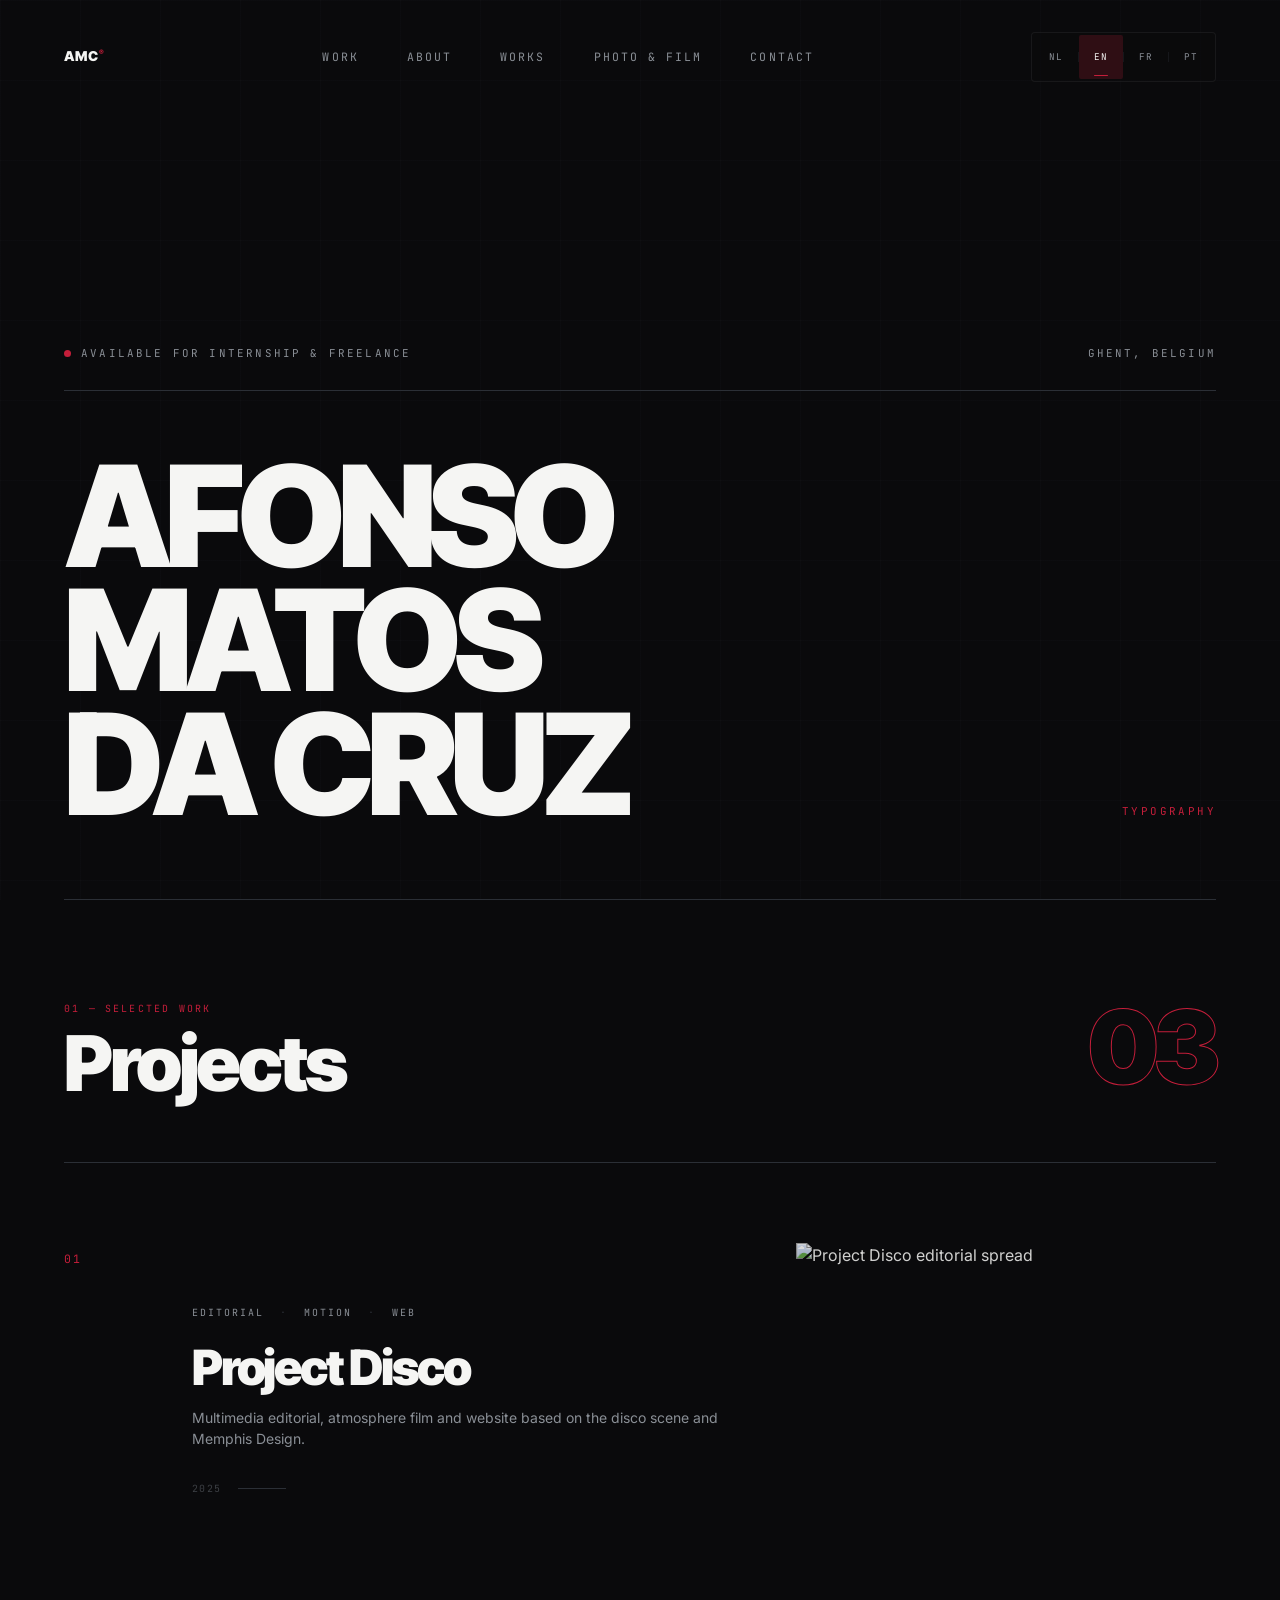
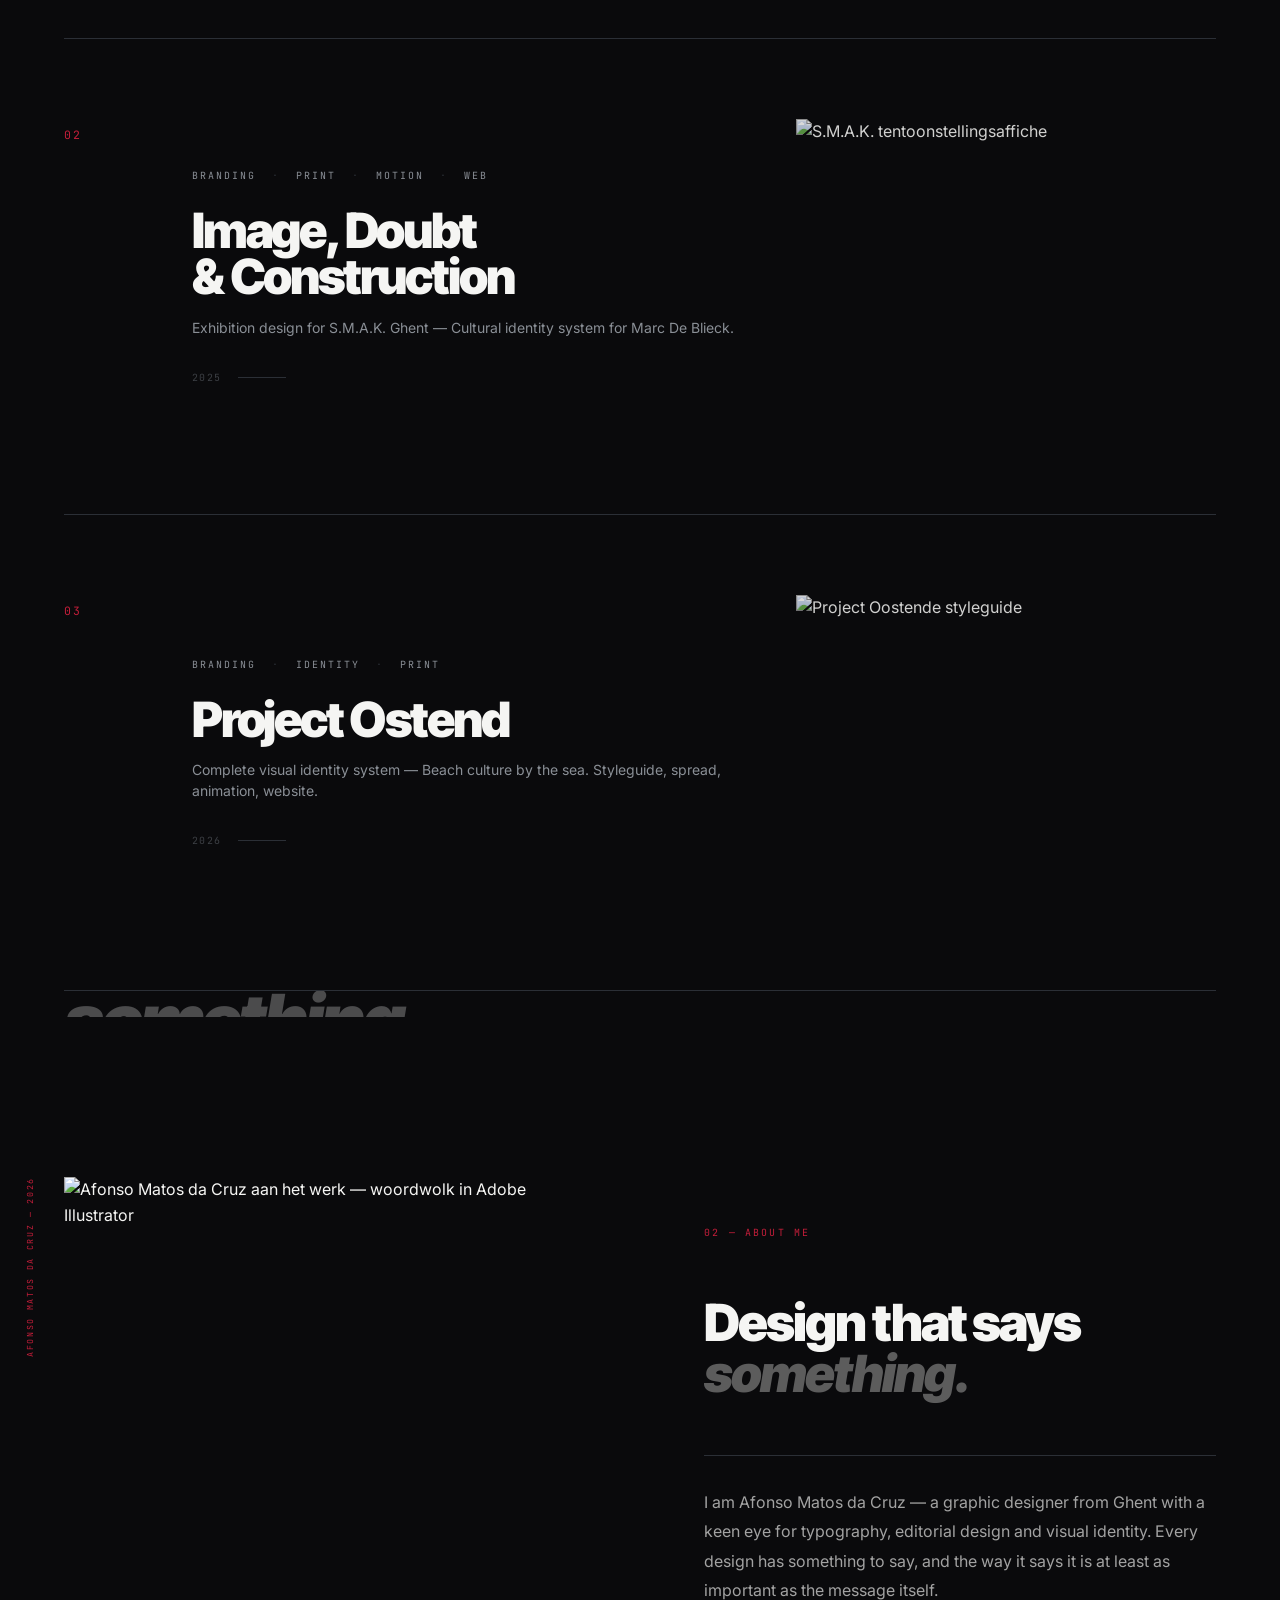
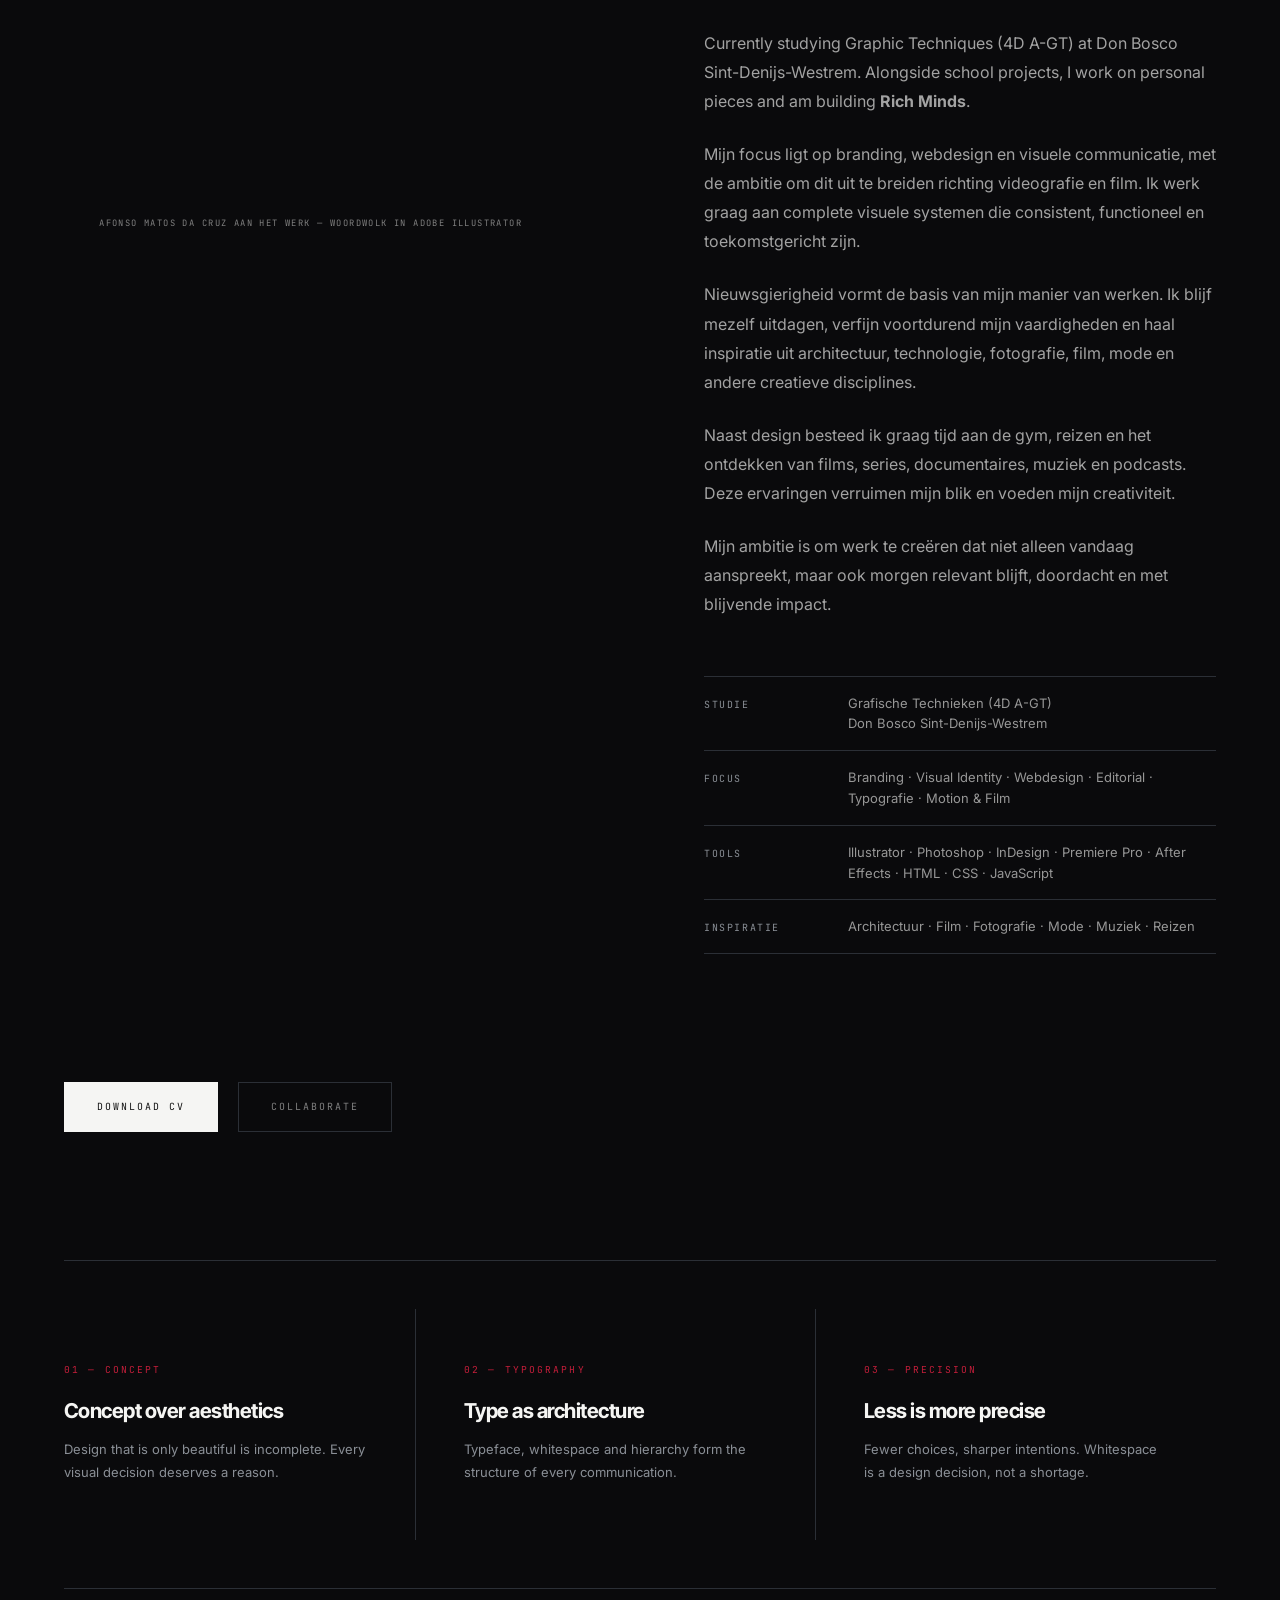
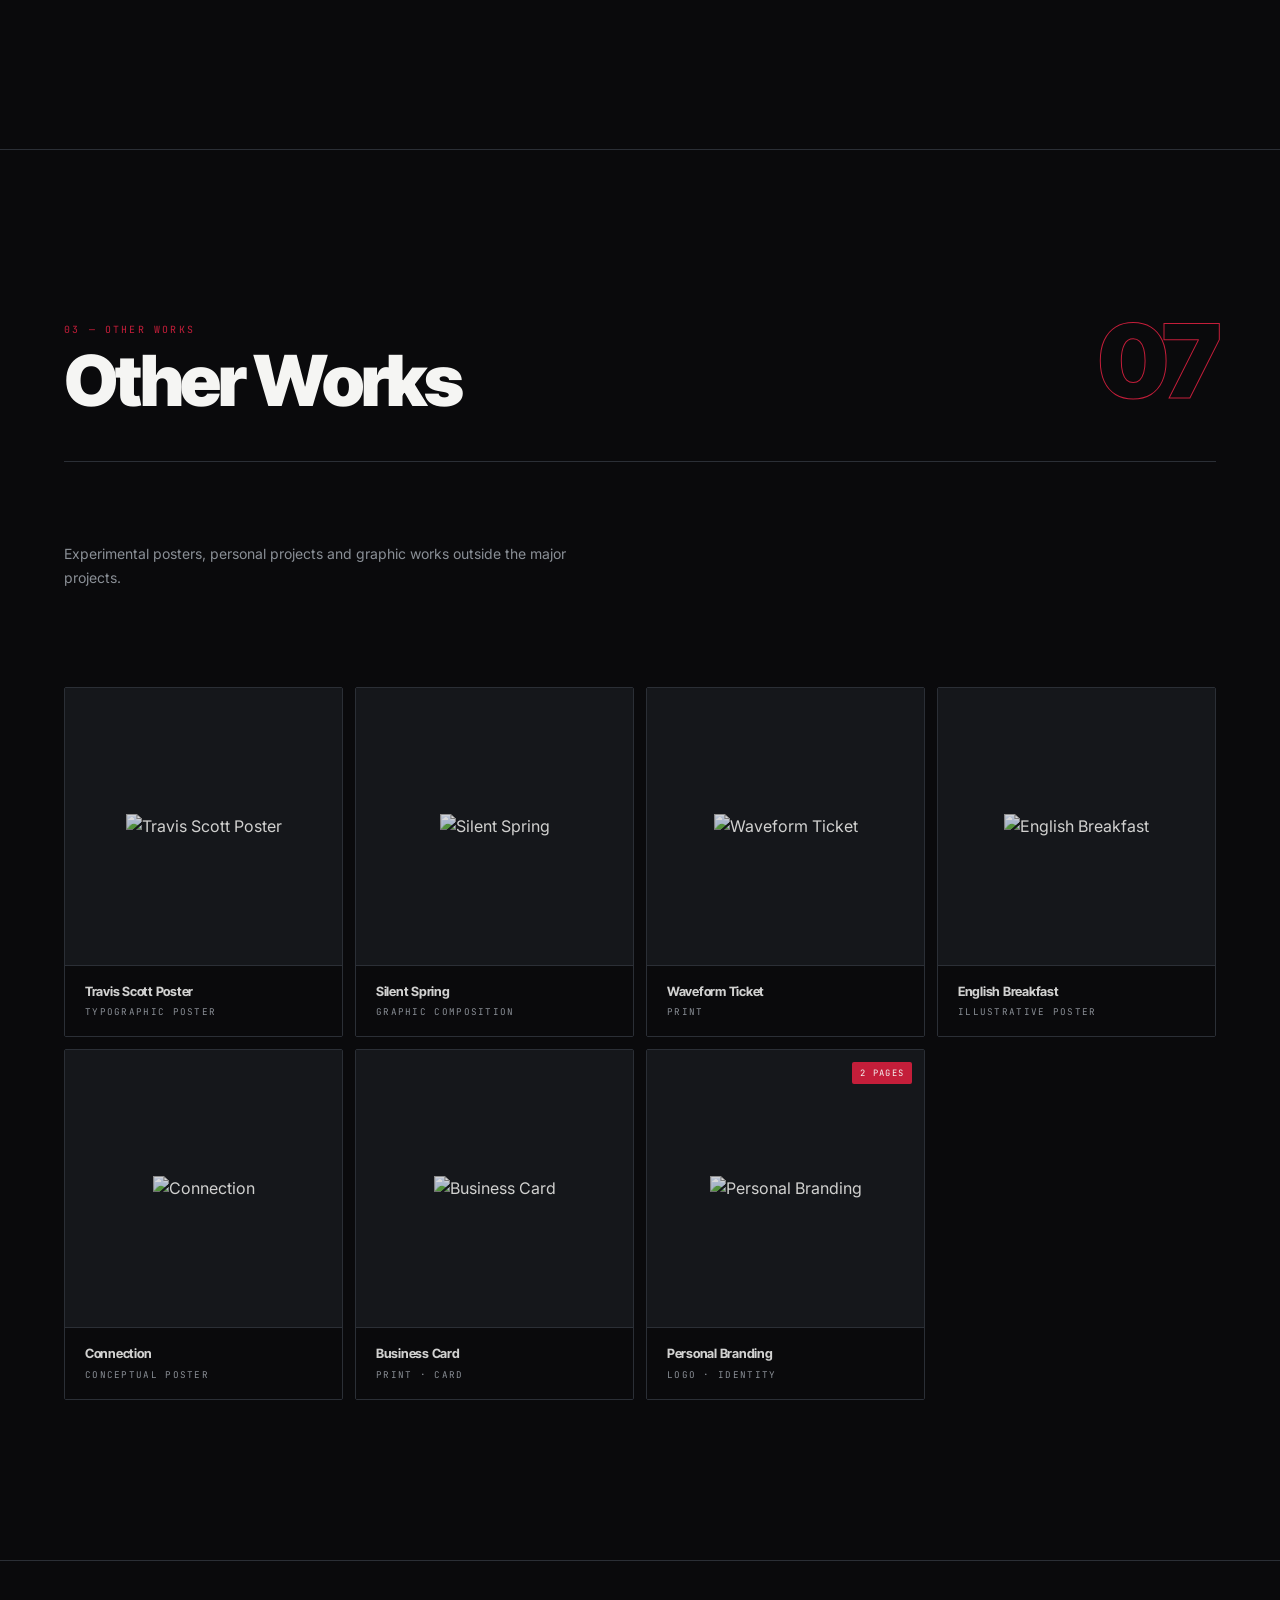
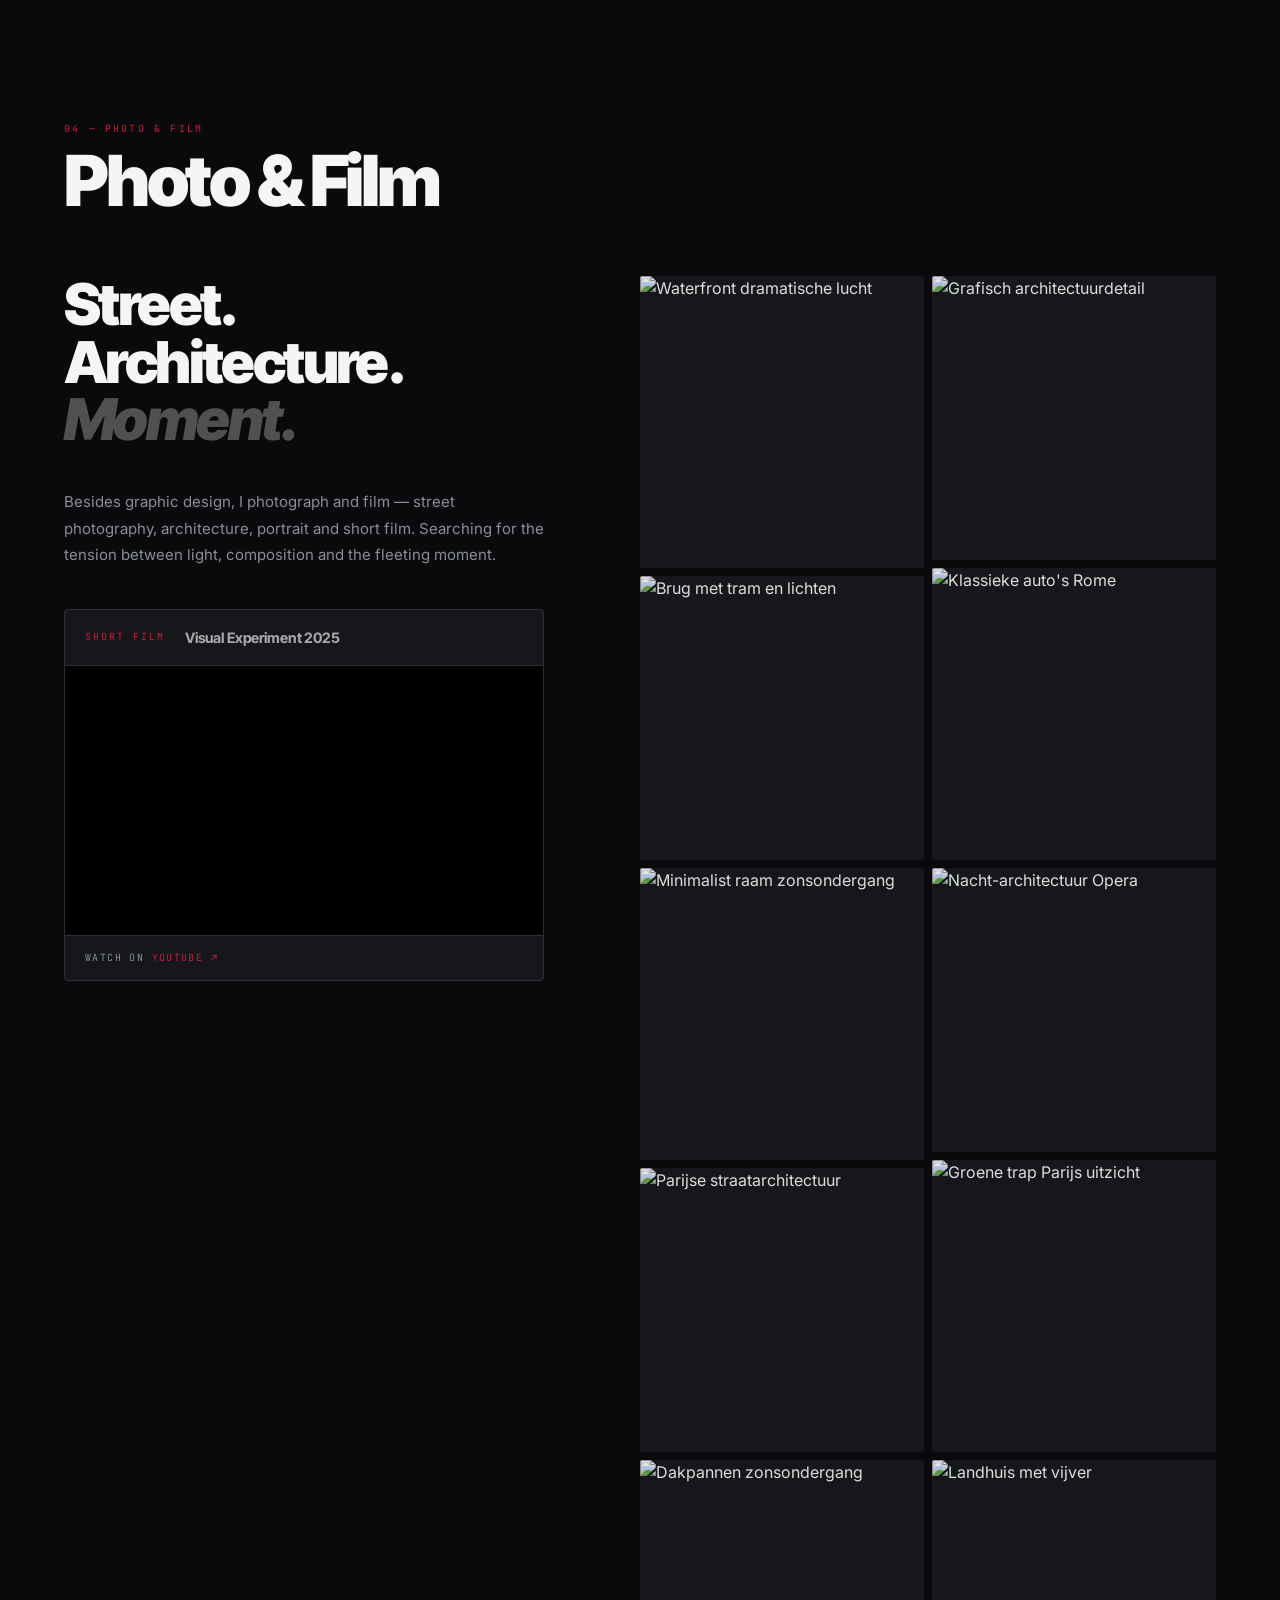
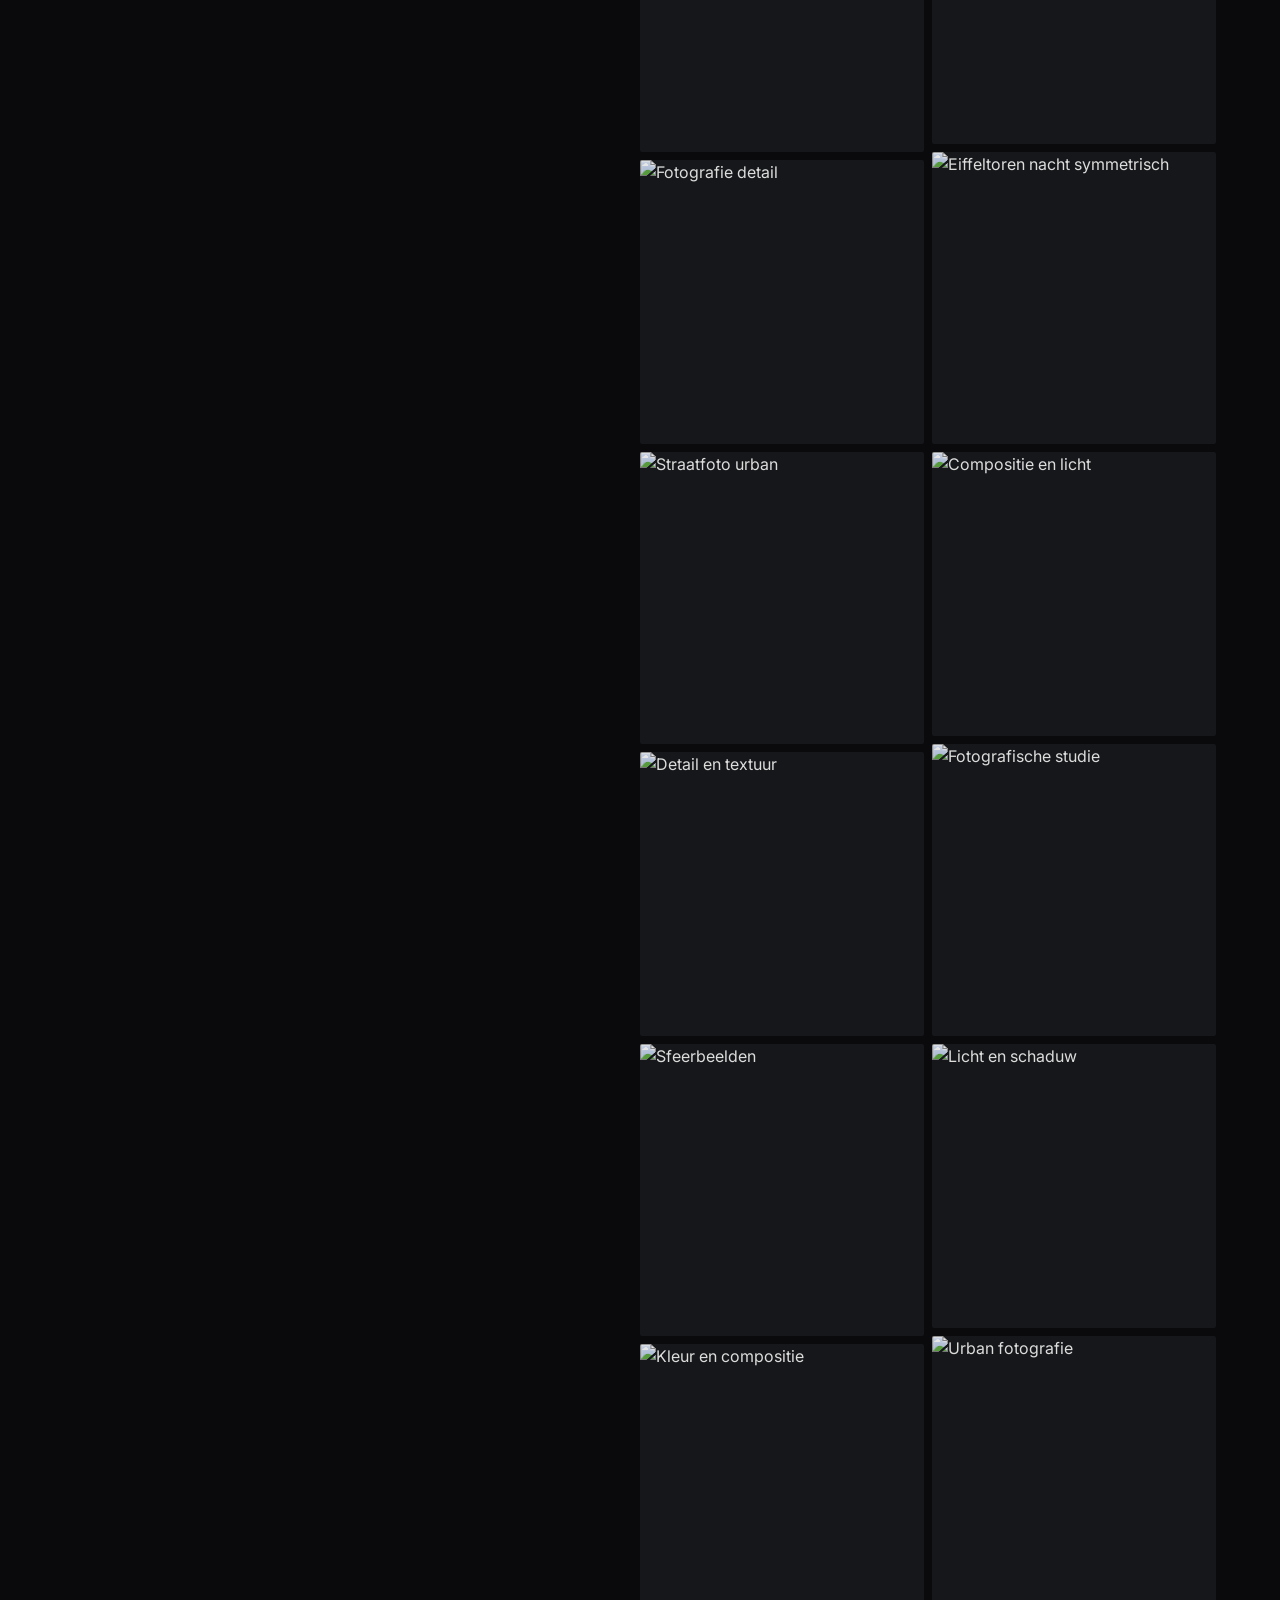
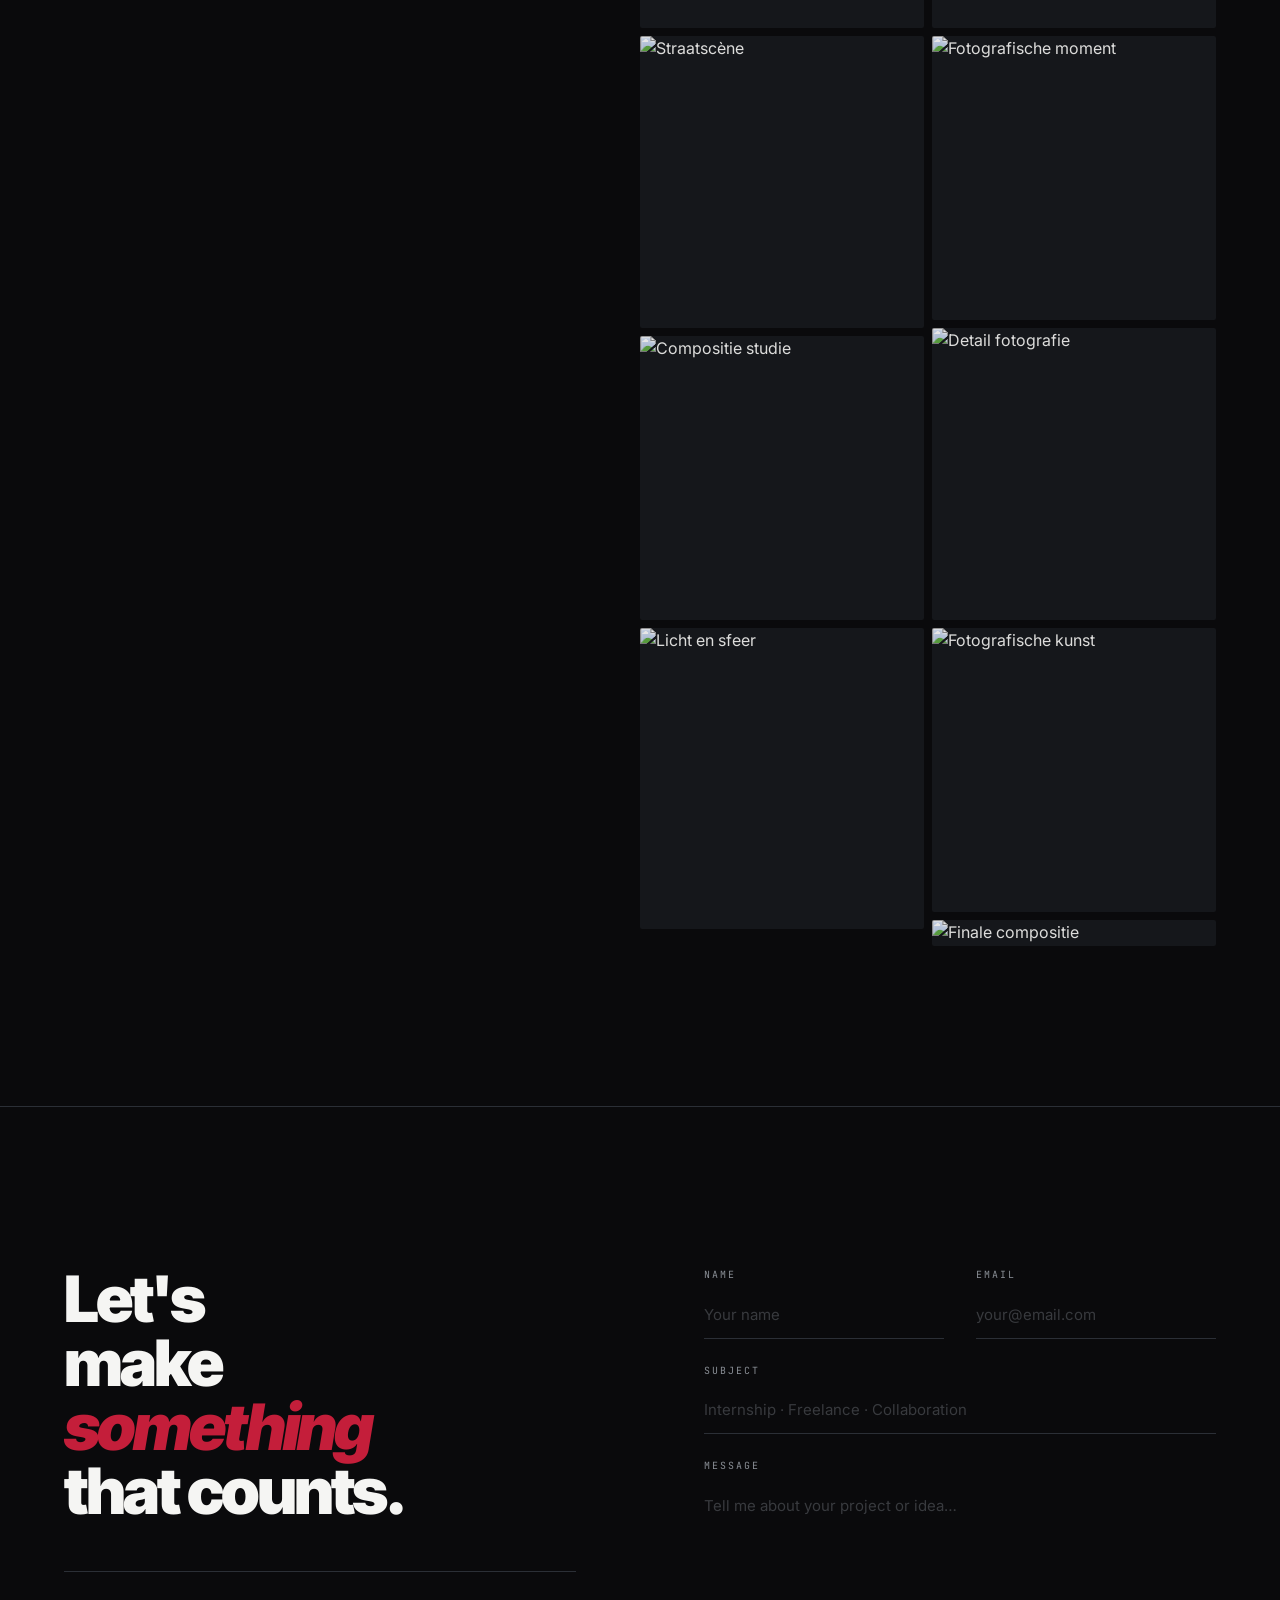
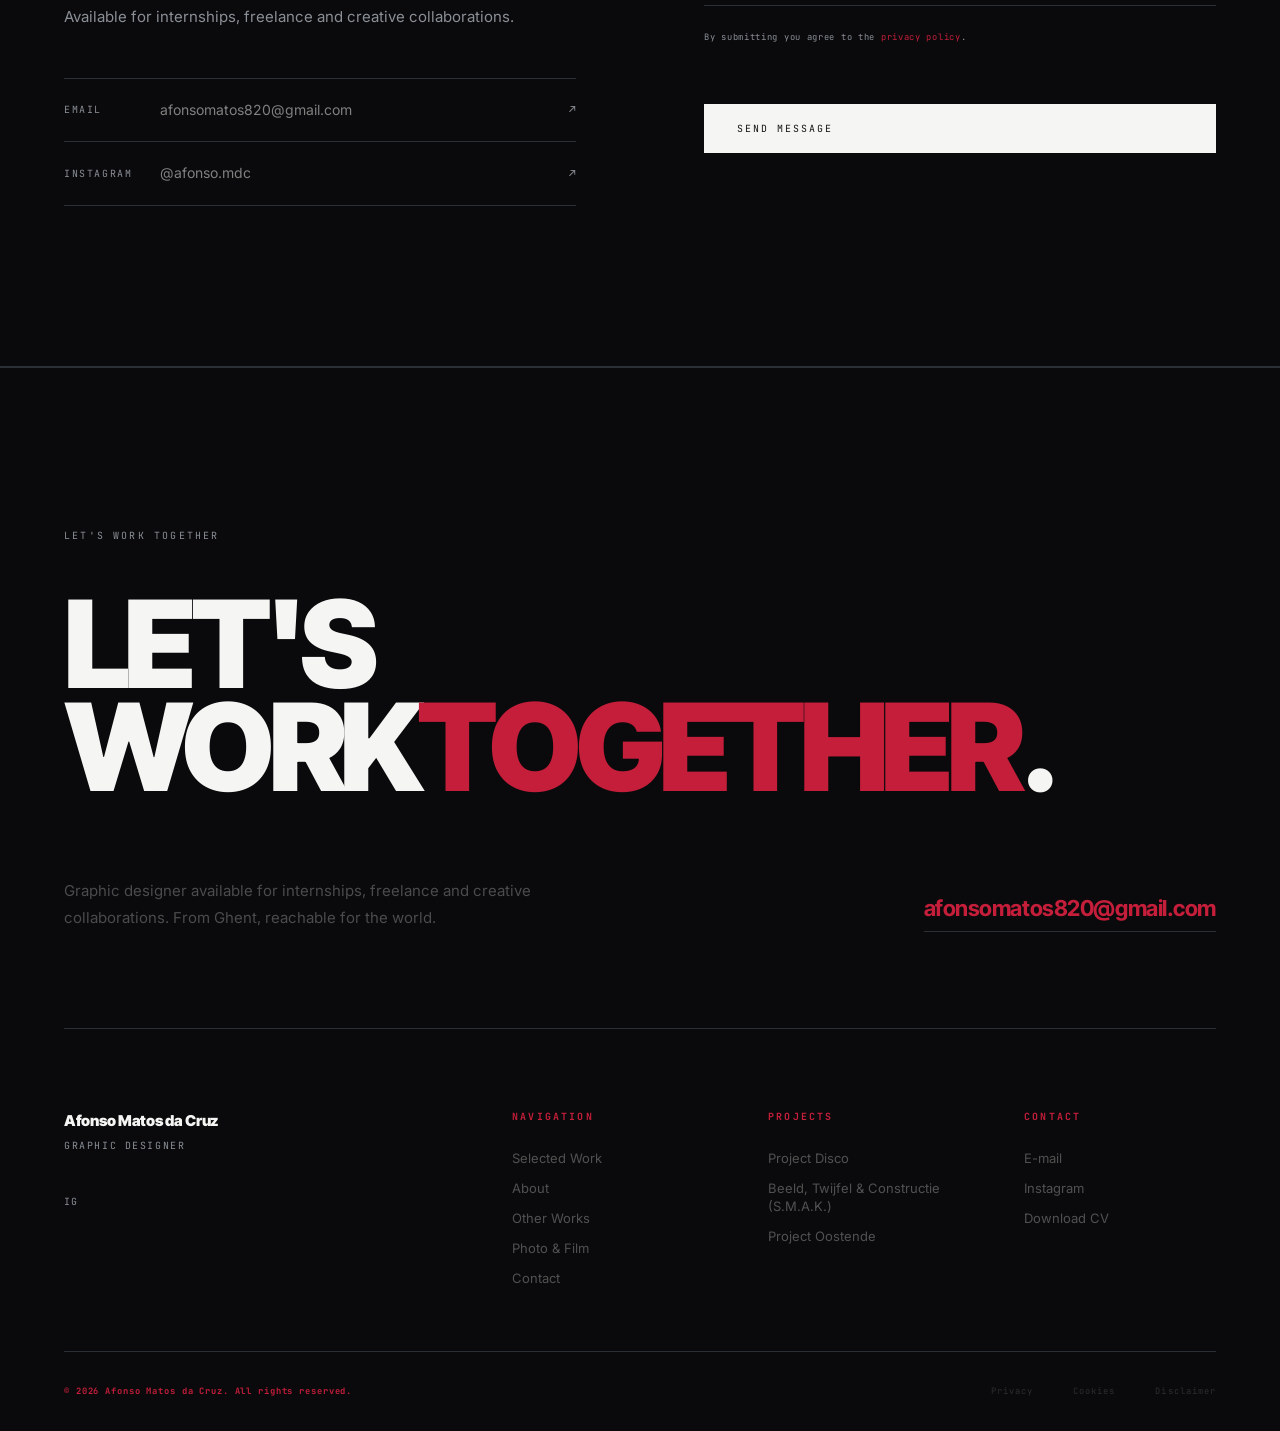
==== index.html @ d072f492 "Added thank-you.html" ====
<!DOCTYPE html>
<html lang="nl" dir="ltr">
<head>
  <meta charset="UTF-8">
  <meta name="viewport" content="width=device-width, initial-scale=1.0">

  <!-- Primary Meta -->
  <title data-i18n="meta.title">Afonso Matos da Cruz — Grafisch Ontwerper · Gent</title>
  <meta name="description" content="Afonso Matos da Cruz — grafisch ontwerper student. Gevestigd in Gent, België.">
  <meta name="author" content="Afonso Matos da Cruz">
  <meta name="robots" content="index, follow">
  <meta name="theme-color" content="#0A0A0C">
  <link rel="canonical" href="https://afonsomatosdacruz.vercel.app/">

  <!-- Open Graph -->
  <meta property="og:type" content="website">
  <meta property="og:site_name" content="Afonso Matos da Cruz">
  <meta property="og:url" content="https://afonsomatosdacruz.vercel.app/">
  <meta property="og:title" content="Afonso Matos da Cruz — Grafisch Ontwerper · Gent">
  <meta property="og:description" content="Editorial design, typografie en branding vanuit Gent, België. Beschikbaar voor studentenjob en freelance.">
  <meta property="og:image" content="https://afonsomatosdacruz.vercel.app/assets/smak/poster.jpg">
  <meta property="og:image:width" content="1200">
  <meta property="og:image:height" content="630">
  <meta property="og:locale" content="nl_BE">

  <!-- Twitter Card -->
  <meta name="twitter:card" content="summary_large_image">
  <meta name="twitter:title" content="Afonso Matos da Cruz — Grafisch Ontwerper · Gent">
  <meta name="twitter:description" content="Editorial design, typografie en branding vanuit Gent, België.">
  <meta name="twitter:image" content="https://afonsomatosdacruz.vercel.app/assets/smak/poster.jpg">

  <!-- Favicon -->
   <link rel="icon" type="image/png" href="/favicon/favicon-96x96.png" sizes="96x96" />
<link rel="icon" type="image/svg+xml" href="/favicon/favicon.svg" />
<link rel="shortcut icon" href="/favicon/favicon.ico" />
<link rel="apple-touch-icon" sizes="180x180" href="/favicon/apple-touch-icon.png" />
<meta name="apple-mobile-web-app-title" content="Afonso Matos da Cruz - Portfolio" />
<link rel="manifest" href="/favicon/site.webmanifest" />

  <!-- Fonts -->
  <link rel="preconnect" href="https://fonts.googleapis.com">
  <link rel="preconnect" href="https://fonts.gstatic.com" crossorigin>
  <link href="https://fonts.googleapis.com/css2?family=Inter+Tight:ital,wght@0,400;0,600;0,700;0,900;1,700;1,900&family=Inter:wght@300;400;500&family=JetBrains+Mono:wght@400&display=swap" rel="stylesheet">

  <!-- Critical Image Preload -->
  <link rel="preload" as="image" href="assets/smak/poster.jpg" fetchpriority="high">

  <!-- Stylesheet -->
  <link rel="stylesheet" href="css/style.css">

  <!-- Structured Data: Person + Portfolio -->
  <script type="application/ld+json">
  {
    "@context": "https://schema.org",
    "@graph": [
      {
        "@type": "Person",
        "@id": "https://afonsomatosdacruz.vercel.app/#person",
        "name": "Afonso Matos da Cruz",
        "jobTitle": "Graphic Designer",
        "description": "Grafisch ontwerper gespecialiseerd in editorial design, typografie en branding. Gevestigd in Gent, België.",
        "url": "https://afonsomatosdacruz.vercel.app/",
        "email": "afonso.matosdecruz@student.grafischetechnieken.be",
        "address": {
          "@type": "PostalAddress",
          "addressLocality": "Gent",
          "addressCountry": "BE"
        },
        "knowsAbout": ["Editorial Design","Typography","Branding","Visual Identity","Art Direction","Web Design","Motion Design"],
        "sameAs": [
          "https://www.instagram.com/afonsomatosdacruz/",
          "https://www.behance.net/afonsomatos",
          "https://www.linkedin.com/in/afonsomatos/"
        ]
      },
      {
        "@type": "WebSite",
        "@id": "https://afonsomatosdacruz.vercel.app/#website",
        "url": "https://afonsomatosdacruz.vercel.app/",
        "name": "Afonso Matos da Cruz — Portfolio",
        "author": { "@id": "https://afonsomatosdacruz.vercel.app/#person" },
        "inLanguage": ["nl","en","fr","pt"]
      }
    ]
  }
  </script>
</head>
<body>

  <div id="progress" aria-hidden="true"></div>

  <a href="#main" class="skip-link" data-i18n="skip">Naar inhoud</a>

  <!-- Mobile menu -->
  <div id="mobile-menu" role="dialog" aria-modal="true" aria-label="Navigatiemenu">
    <div class="mob-lang-switcher">
      <button class="lang-btn" data-lang="nl" aria-label="Nederlands">NL</button>
      <span class="lang-divider"></span>
      <button class="lang-btn" data-lang="en" aria-label="English">EN</button>
      <span class="lang-divider"></span>
      <button class="lang-btn" data-lang="fr" aria-label="Français">FR</button>
      <span class="lang-divider"></span>
      <button class="lang-btn" data-lang="pt" aria-label="Português">PT</button>
    </div>
    <nav class="mob-nav" aria-label="Mobiele navigatie">
      <a href="#werk" data-i18n="nav.work">Projecten</a>
      <a href="#over" data-i18n="nav.about">Over</a>
      <a href="#archief" data-i18n="nav.archive">Werken</a>
      <a href="#beeld" data-i18n="nav.visuals">Foto &amp; Film</a>
      <a href="#contact" data-i18n="nav.contact">Contact</a>
    </nav>
    <div class="mob-footer">
      <div class="mob-social">
        <a href="mailto:afonsomatos820@gmail.com" target="_blank" rel="noopener">Email</a>
        <a href="https://www.instagram.com/afonso.mdc/" target="_blank" rel="noopener">Instagram</a>
      </div>
      <span class="mob-copy">© <span data-year></span> <span data-i18n="mob.copy">AMC</span></span>
    </div>
  </div>

  <!-- Navigation -->
  <header id="nav" role="banner">
    <div class="nav-wrap">
      <a href="#hero" class="nav-logo">AMC<sup>®</sup></a>
      <nav class="nav-links" aria-label="Hoofdnavigatie">
        <a href="#werk" data-i18n="nav.work">Projecten</a>
        <a href="#over" data-i18n="nav.about">Over</a>
        <a href="#archief" data-i18n="nav.archive">Werken</a>
        <a href="#beeld" data-i18n="nav.visuals">Foto &amp; Film</a>
        <a href="#contact" data-i18n="nav.contact">Contact</a>
      </nav>
      <div class="nav-right">
        <div class="lang-switcher" aria-label="Taalkeuze">
          <button class="lang-btn" data-lang="nl" aria-label="Nederlands">NL</button>
          <span class="lang-divider"></span>
          <button class="lang-btn" data-lang="en" aria-label="English">EN</button>
          <span class="lang-divider"></span>
          <button class="lang-btn" data-lang="fr" aria-label="Français">FR</button>
          <span class="lang-divider"></span>
          <button class="lang-btn" data-lang="pt" aria-label="Português">PT</button>
        </div>
        <button class="hamburger" id="hbg" data-i18n-aria="nav.menu" aria-label="Menu openen" aria-expanded="false" aria-controls="mobile-menu">
          <span></span><span></span><span></span>
        </button>
      </div>
    </div>
  </header>

  <main id="main">

    <!-- ═══════════════════════════════ HERO ═══════════════════════════════ -->
    <section id="hero" aria-labelledby="hero-title">

      <div class="hero-bg-grid" aria-hidden="true"></div>

      <div class="hero-meta-bar">
        <div class="hero-availability">
          <span class="dot-pulse" aria-hidden="true"></span>
          <span data-i18n="hero.available">Beschikbaar voor studentenjob &amp; freelance</span>
        </div>
        <div class="hero-index"><span data-i18n="hero.location">Gent, België</span></div>
      </div>

      <div class="hero-name-block">
        <h1 id="hero-title" class="hero-name" aria-label="Afonso Matos da Cruz">
          <span class="hero-name-line"><span>AFONSO</span></span>
          <span class="hero-name-line"><span>MATOS</span></span>
          <span class="hero-name-line"><span>DA&nbsp;CRUZ</span></span>
        </h1>
          <div class="hero-disc" aria-live="polite" aria-label="Discipline">
            <span class="hero-disc-item is-active">Editorial Design</span>
            <span class="hero-disc-item">Typografie</span>
            <span class="hero-disc-item">Branding</span>
            <span class="hero-disc-item">Visual Identity</span>
            <span class="hero-disc-item">Art Direction</span>
            <span class="hero-disc-item">Motion Design</span>
          </div>
        </div>
      </div>
    </section>

    <!-- ═══════════════════════════ GESELECTEERD WERK ═══════════════════════════ -->
    <section id="werk" aria-labelledby="werk-title">

      <div class="werk-header">
        <div class="werk-header-left">
          <span class="label label-accent fu" data-i18n="work.label">01 — Geselecteerd projecten</span>
          <h2 id="werk-title" class="werk-title fu" style="--delay:.07s" data-i18n="work.title">Projecten</h2>
        </div>
        <span class="werk-count fu" style="--delay:.12s" aria-hidden="true" data-i18n="work.count">03</span>
      </div>

      <div id="project-list" role="list" data-i18n-aria="work.aria" aria-label="Geselecteerde projecten"></div>

    </section>

    <!-- Full-bleed interstitial -->
    <div class="interstitial" role="img" aria-label="S.M.A.K. — editorial compositie">
      <img src="assets/algemeen/mock-up poster.jpg"
           alt="S.M.A.K. — Beeld, Twijfel &amp; Constructie — affiche in context"
           loading="lazy" decoding="async">
      <div class="interstitial-overlay" aria-hidden="true">
        <p class="interstitial-statement" data-i18n="interstitial.statement">
          Design dat iets<br><em>zegt.</em>
        </p>
      </div>
    </div>

    <!-- ═══════════════════════════════ OVER ═══════════════════════════════ -->
    <section id="over" aria-labelledby="over-title">

      <div class="about-editorial">

        <div class="about-left fu" style="--delay:.04s">
          <span class="about-side-label" aria-hidden="true">Afonso Matos da Cruz — 2026</span>
          <div class="about-photo-wrap">
            <img src="assets/misc/woordwolk.jpg"
                 alt="Afonso Matos da Cruz aan het werk — woordwolk in Adobe Illustrator"
                 loading="lazy" decoding="async">
            <div class="about-photo-caption">Afonso Matos da Cruz aan het werk — woordwolk in Adobe Illustrator</div>
          </div>
        </div>

        <div class="about-right">
  
  <span class="about-eyebrow fu" data-i18n="about.label">
    02 — Over mij
  </span>

  <h2 id="over-title" class="about-manifesto fu" style="--delay:.08s" data-i18n="about.manifesto">
    Ontwerp dat<br><em>betekenis draagt.</em>
  </h2>

  <p class="about-body-text fu" style="--delay:.13s" data-i18n="about.p1">
    Ik ben Afonso Matos da Cruz, een grafisch ontwerper met een passie voor het creëren van sterke visuele identiteiten, digitale ervaringen en doordachte ontwerpen waarin esthetiek en functionaliteit samenkomen.
  </p>

  <p class="about-body-text fu" style="--delay:.15s" data-i18n="about.p2">
    Voor mij gaat design verder dan alleen iets mooi maken. Elk ontwerp begint met een idee en krijgt pas waarde wanneer het een verhaal vertelt, een probleem oplost of een blijvende indruk achterlaat. Daarom werk ik met veel aandacht voor detail, heldere composities en een minimalistische vormentaal waarin elk element een duidelijke functie heeft.
  </p>

  <p class="about-body-text fu" style="--delay:.17s" data-i18n="about.p3">
    Mijn focus ligt momenteel op branding, webdesign en visuele communicatie. Tegelijkertijd wil ik mijn creatieve horizon verder verbreden richting videografie en film, omdat bewegend beeld mij fascineert als krachtig medium om verhalen en emoties over te brengen. Ik haal energie uit het ontwikkelen van complete visuele systemen die niet alleen aantrekkelijk zijn, maar ook consistent, gebruiksvriendelijk en toekomstgericht.
  </p>

  <p class="about-body-text fu" style="--delay:.19s" data-i18n="about.p4">
    Van het eerste concept tot de laatste pixel zoek ik steeds naar de juiste balans tussen creativiteit, strategie en vakmanschap. Nieuwsgierigheid vormt de basis van mijn manier van werken. Ik blijf mezelf uitdagen door nieuwe technieken te ontdekken, mijn vaardigheden voortdurend te verfijnen en inspiratie te halen uit architectuur, technologie, fotografie, film, mode en het werk van andere creatieven.
  </p>

  <p class="about-body-text fu" style="--delay:.21s" data-i18n="about.p5">
    Naast design besteed ik graag tijd aan de gym, reizen en het ontdekken van films, series, documentaires, muziek, podcasts en online content. Nieuwe plaatsen, culturen en perspectieven verrijken mijn blik op de wereld en geven me telkens opnieuw inspiratie om met een frisse, open mindset aan projecten te werken.
  </p>

  <p class="about-body-text fu" style="--delay:.23s" data-i18n="about.p6">
    Mijn ambitie is om werk te creëren dat niet alleen vandaag aanspreekt, maar ook morgen relevant blijft. Ontwerpen die helder communiceren, kwaliteit uitstralen en een blijvende indruk achterlaten.
  </p>

  <div class="about-specs fu" style="--delay:.26s">

    <div class="about-spec-row">
      <span class="about-spec-key">Studie</span>
      <span class="about-spec-val">
        Grafische Technieken (4D A-GT)<br>
        Don Bosco Sint-Denijs-Westrem
      </span>
    </div>

    <div class="about-spec-row">
      <span class="about-spec-key">Focus</span>
      <span class="about-spec-val">
        Branding · Visual Identity · Webdesign · Editorial · Typografie · Motion & Film
      </span>
    </div>

    <div class="about-spec-row">
      <span class="about-spec-key">Tools</span>
      <span class="about-spec-val">
        Illustrator · Photoshop · InDesign · Premiere Pro · After Effects · HTML · CSS · JavaScript
      </span>
    </div>

    <div class="about-spec-row">
      <span class="about-spec-key">Inspiratie</span>
      <span class="about-spec-val">
        Architectuur · Film · Fotografie · Mode · Muziek · Reizen
      </span>
    </div>

  </div>

</div>

          <div class="about-ctas fu" style="--delay:.24s">
            <a href="assets/cv-afonso-matos-da-cruz.pdf" download class="btn btn-light" data-i18n="about.cv">CV Downloaden</a>
            <a href="#contact" class="btn btn-ghost" data-i18n="about.collab">Samenwerken</a>
          </div>
        </div>
      </div>

      <div class="about-pillars" role="list" data-i18n-aria="about.pillars.title" aria-label="Design filosofie">
        <div class="pillar fu" style="--delay:.05s" role="listitem">
          <span class="pillar-num" data-i18n="about.pillar1.num">01 — Concept</span>
          <div class="pillar-title" data-i18n="about.pillar1.title">Concept boven esthetiek</div>
          <p class="pillar-text" data-i18n="about.pillar1.text">Design dat alleen mooi is, is incompleet. Elk visueel besluit verdient een reden.</p>
        </div>
        <div class="pillar fu" style="--delay:.1s" role="listitem">
          <span class="pillar-num" data-i18n="about.pillar2.num">02 — Typografie</span>
          <div class="pillar-title" data-i18n="about.pillar2.title">Type als architectuur</div>
          <p class="pillar-text" data-i18n="about.pillar2.text">Lettertype, witruimte en hiërarchie vormen de structuur van elke communicatie.</p>
        </div>
        <div class="pillar fu" style="--delay:.15s" role="listitem">
          <span class="pillar-num" data-i18n="about.pillar3.num">03 — Precisie</span>
          <div class="pillar-title" data-i18n="about.pillar3.title">Minder is preciezer</div>
          <p class="pillar-text" data-i18n="about.pillar3.text">Minder keuzes, scherpere intenties. Witruimte is een designbeslissing, geen tekort.</p>
        </div>
      </div>

    </section>

    <!-- ═══════════════════════════ ARCHIEF ═══════════════════════════════ -->
    <section id="archief" aria-labelledby="archief-title">

      <div class="archief-header">
        <div class="archief-header-left">
          <span class="label label-accent fu" data-i18n="archive.label">03 — Losse werken</span>
          <h2 id="archief-title" class="sec-title fu" style="--delay:.08s" data-i18n="archive.title">Overige Werken</h2>
        </div>
        <span class="sec-ghost fu" style="--delay:.12s" aria-hidden="true" data-i18n="archive.count">07</span>
      </div>

      <p class="archive-intro fu" style="--delay:.14s" data-i18n="archive.intro">
        Een selectie van opzichzelfstaande ontwerpen en visuele studies. Hoewel deze werken geen deel uitmaken van een groter, overkoepelend project, zijn ze met exact dezelfde precisie, methodiek en oog voor detail gerealiseerd. Het zijn volledig afgewerkte, volwaardige designs waarin de essentie van mijn stijl in een compacte vorm samenkomt.
      </p>

      <div id="archive-grid" class="archive-grid" role="list" data-i18n-aria="archive.aria" aria-label="Archiefwerken"></div>

    </section>

    <!-- ═══════════════════════════ FOTO & FILM ═══════════════════════════ -->
    <section id="beeld" aria-labelledby="beeld-title">

      <div class="foto-header">
        <span class="label label-accent fu" data-i18n="visuals.label">04 — Foto &amp; Film</span>
        <h2 id="beeld-title" class="sec-title fu" style="--delay:.07s" data-i18n="visuals.title">Vorm en vluchtigheid</h2>
      </div>

      <div class="foto-layout">
        <div class="foto-intro">
          <h3 class="foto-heading fu" style="--delay:.05s" data-i18n="visuals.heading">
            Straat.<br>Architectuur.<br><stron class="crimson-text">Het moment.</stron>
          </h3>
          <p class="foto-text fu" style="--delay:.1s" data-i18n="visuals.text">
            Mijn passie voor visuele communicatie zet ik naast grafisch ontwerp ook in via fotografie en film. In mijn werk zoek ik bewust naar de spanning tussen licht, compositie en het ongrijpbare, vluchtige moment. Elk shot is een poging om een alledaagse scène of omgeving te vertalen naar een krachtig, sprekend beeld.
          </p>

          <!-- Kortfilm — YouTube embed -->
          <!-- ⚠️ VERVANG de YouTube video ID hieronder met jouw eigen kortfilm link -->
          <div class="film-section fu" style="--delay:.14s">
            <div class="film-section-header">
              <span class="film-tag" data-i18n="visuals.film.tag">Kortfilm</span>
              <span class="film-name" data-i18n="visuals.film.name">Visueel Experiment 2025</span>
            </div>
            <div class="film-iframe-wrap">
              <iframe
                src="https://www.youtube-nocookie.com/embed/1lDdIhFydRo?rel=0&modestbranding=1"
                title="Kortfilm — Visueel Experiment 6"
                frameborder="0"
                allow="accelerometer; autoplay; clipboard-write; encrypted-media; gyroscope; picture-in-picture; web-share"
                allowfullscreen
                loading="lazy">
              </iframe>
            </div>
            <div class="film-note">
              <span data-i18n="visuals.film.note">Bekijk op</span> <a href="https://www.youtube.com/watch?v=1lDdIhFydRo" target="_blank" rel="noopener" data-i18n="visuals.film.youtube">YouTube ↗</a>
            </div>
          </div>
        </div>

        <div id="photo-mosaic" class="photo-mosaic" role="list" data-i18n-aria="visuals.aria" aria-label="Fotografieoverzicht"></div>
      </div>

    </section>

    <!-- ═══════════════════════════ CONTACT ═══════════════════════════════ -->
    <section id="contact" aria-labelledby="contact-title">

      <div class="contact-layout">

        <div class="contact-left">
          <h2 id="contact-title" class="contact-statement fu" data-i18n="contact.statement">
            Laten we<br>iets<br><em>maken</em><br>dat telt.
          </h2>
          <p class="contact-sub fu" style="--delay:.08s" data-i18n="contact.sub">
            Beschikbaar voor studentenjob, freelance en creatieve samenwerkingen.
          </p>
          <nav class="contact-links fu" style="--delay:.13s" aria-label="Contactmogelijkheden">
            <a href="mailto:afonsomatos820@gmail.com" class="contact-link">
              <span class="contact-link-platform" data-i18n="contact.email">E-mail</span>
              <span class="contact-link-value">afonsomatos820@gmail.com</span>
              <span class="contact-link-arrow" aria-hidden="true">↗</span>
            </a>
            <a href="https://www.instagram.com/afonso.mdc/" target="_blank" rel="noopener" class="contact-link">
              <span class="contact-link-platform" data-i18n="contact.instagram">Instagram</span>
              <span class="contact-link-value">@afonso.mdc</span>
              <span class="contact-link-arrow" aria-hidden="true">↗</span>
            </a>
          </nav>
        </div>

        <div class="contact-right fu" style="--delay:.1s">
          <!-- Formspree Action Link met jouw ID -->
          <form id="contact-form" class="form" action="https://formspree.io/f/mjgqenly" method="POST" novalidate aria-label="Contactformulier">
            
            <!-- Optioneel: Je eigen bedankpagina na het versturen (haal de <!-- en -->
            <!-- <input type="hidden" name="_next" value="https://jouwwebsite.be/bedankt.html"> -->

            <!-- Honeypot: hidden from users, catches bots -->
            <div style="position:absolute;left:-9999px;opacity:0;pointer-events:none" aria-hidden="true">
              <label for="website-url">Website (laat leeg)</label>
              <input id="website-url" name="website" type="text" tabindex="-1" autocomplete="off">
            </div>
            <div class="form-row">
              <div class="field">
                <label for="fn" data-i18n="contact.form.name">Naam</label>
                <input id="fn" name="name" type="text" required autocomplete="name" data-i18n="contact.form.name.placeholder" placeholder="Jouw naam">
                <span class="field-error" data-i18n="contact.form.name.error">Vul je naam in</span>
              </div>
              <div class="field">
                <label for="fe" data-i18n="contact.form.email">E-mail</label>
                <input id="fe" name="email" type="email" required autocomplete="email" data-i18n="contact.form.email.placeholder" placeholder="jouw@email.be">
                <span class="field-error" data-i18n="contact.form.email.error">Geldig e-mailadres vereist</span>
              </div>
            </div>
            <div class="field">
              <label for="fs" data-i18n="contact.form.subject">Onderwerp</label>
              <input id="fs" name="subject" type="text" data-i18n="contact.form.subject.placeholder" placeholder="Studentenjob · Freelance · Samenwerking">
            </div>
            <div class="field">
              <label for="fm" data-i18n="contact.form.message">Bericht</label>
              <textarea id="fm" name="message" rows="5" required data-i18n="contact.form.message.placeholder" placeholder="Vertel me over jouw project of idee…"></textarea>
              <span class="field-error" data-i18n="contact.form.message.error">Schrijf een bericht</span>
            </div>
            <p class="form-note"><span data-i18n="contact.form.privacy">Door in te dienen ga je akkoord met het</span> <a href="privacy.html" data-i18n="contact.form.privacy.link">privacybeleid</a>.</p>
            <div id="form-status" aria-live="polite"></div>
            <button type="submit" class="btn btn-light" id="submit-btn" data-i18n="contact.form.submit">Bericht versturen</button>
          </form>
        </div>

      </div>

    </section>

  </main>

  <!-- ═══════════════════════════ FOOTER ═══════════════════════════════ -->
  <footer role="contentinfo">

    <div class="footer-main">
      <span class="footer-eyebrow" data-i18n="footer.eyebrow">Laten we samenwerken</span>
      <div class="footer-big" aria-hidden="true">
        <div class="footer-big-line"><span class="rl-line" data-i18n="footer.line1">LATEN WE</span></div>
        <div class="footer-big-line"><span class="rl-line"><span data-i18n="footer.line2">SAMEN</span><span class="footer-accent" data-i18n="footer.line2accent">WERKEN</span>.</span></div>
      </div>
      <div class="footer-cta-row">
        <p class="footer-blurb" data-i18n="footer.blurb">
          Grafisch ontwerper beschikbaar voor studentenjob, freelance en creatieve samenwerkingen. Vanuit Gent, bereikbaar voor de wereld.
        </p>
        <a href="mailto:afonso.matosdecruz@student.grafischetechnieken.be" class="footer-email-link crimson-text">
          afonsomatos820@gmail.com
        </a>
      </div>
    </div>

    <div class="footer-cols">
      <div>
        <div class="footer-brand">Afonso Matos da Cruz</div>
        <div class="footer-role-text" data-i18n="hero.designer">Grafisch Ontwerper · Gent, België</div>
        <nav class="footer-social" aria-label="Social media">
          <a href="https://www.instagram.com/afonso.mdc/" target="_blank" rel="noopener" aria-label="Instagram">Ig</a>
        </nav>
      </div>
      <div>
        <span class="footer-col-title crimson-text" data-i18n="footer.nav">Navigatie</span>
        <nav class="footer-col-links">
          <a href="#werk" data-i18n="footer.nav.work">Geselecteerd Werk</a>
          <a href="#over" data-i18n="footer.nav.about">Over</a>
          <a href="#archief" data-i18n="footer.nav.archive">Losse Werken</a>
          <a href="#beeld" data-i18n="footer.nav.visuals">Foto &amp; Film</a>
          <a href="#contact" data-i18n="footer.nav.contact">Contact</a>
        </nav>
      </div>
      <div>
        <span class="footer-col-title crimson-text" data-i18n="footer.projects">Projecten</span>
        <nav class="footer-col-links">
          <a href="project/disco.html">Project Disco</a>
          <a href="project/smak.html">Beeld, Twijfel &amp; Constructie (S.M.A.K.)</a>
          <a href="project/oostende.html">Project Oostende</a>
        </nav>
      </div>
      <div>
        <span class="footer-col-title crimson-text" data-i18n="footer.contact">Contact</span>
        <div class="footer-col-links">
          <a href="mailto:afonsomatos820@gmail.com">E-mail</a>
          <a href="https://www.instagram.com/afonso.mdc/" target="_blank" rel="noopener">Instagram</a>
          <a href="assets/cv-afonso-matos-da-cruz.pdf" download data-i18n="footer.download">Download CV</a>
        </div>
      </div>
    </div>

    <div class="footer-base">
      <span class="footer-copy crimson-text">© <span data-year></span> <span data-i18n="footer.copy">Afonso Matos da Cruz. Alle rechten voorbehouden.</span></span>
      <nav class="footer-legal" aria-label="Juridisch">
        <a href="privacy.html" data-i18n="footer.legal.privacy">Privacy</a>
        <a href="cookies.html" data-i18n="footer.legal.cookies">Cookies</a>
        <a href="disclaimer.html" data-i18n="footer.legal.disclaimer">Disclaimer</a>
      </nav>
    </div>

  </footer>

  <!-- Lightbox -->
  <div id="lightbox" role="dialog" aria-modal="true" data-i18n-aria="lightbox.label" aria-label="Afbeelding bekijken">
    <div class="lb-wrap">
      <button class="lb-close" data-i18n-aria="lightbox.close" aria-label="Sluiten">✕</button>
      <button class="lb-prev" data-i18n-aria="lightbox.prev" aria-label="Vorige">‹</button>
      <img class="lb-img" src="" alt="">
      <button class="lb-next" data-i18n-aria="lightbox.next" aria-label="Volgende">›</button>
      <div class="lb-cap"></div>
      <div class="lb-info"></div>
    </div>
  </div>

  <script src="js/translations.js" defer></script>
  <script src="js/main.js" defer></script>
  <noscript><style>.fu{opacity:1;transform:none}.cr{clip-path:none}.hero-name-line span{transform:none}.hero-meta-bar,.hero-descriptor{opacity:1}</style></noscript>
</body>
</html>
---- css/style.css ----
/* ================================================================
   Afonso Matos da Cruz — Portfolio
   Art Direction: Swiss Editorial / Architectural Minimalism
   ================================================================ */

/* RESET */
*, *::before, *::after { box-sizing: border-box; margin: 0; padding: 0; }
html { font-size: 16px; -webkit-text-size-adjust: 100%; scroll-behavior: smooth; }
body {
  background: #0A0A0C;
  color: #F5F5F3;
  font-family: 'Inter', system-ui, -apple-system, sans-serif;
  font-size: 1rem;
  line-height: 1.6;
  overflow-x: hidden;
  -webkit-font-smoothing: antialiased;
  -moz-osx-font-smoothing: grayscale;
}
body.noscroll { overflow: hidden; }
img, video { display: block; max-width: 100%; }
a { color: inherit; text-decoration: none; }
button { background: none; border: none; cursor: pointer; font: inherit; color: inherit; padding: 0; }
ul { list-style: none; }
input, textarea {
  font-family: inherit;
  font-size: inherit;
  border-radius: 0;
  -webkit-appearance: none;
}
::selection { background: #A32035; color: #F5F5F3; }
::-webkit-scrollbar { width: 1px; }
::-webkit-scrollbar-track { background: #0A0A0C; }
::-webkit-scrollbar-thumb { background: #2B2F36; }

/* ================================================================
   ACCESSIBILITY
   ================================================================ */

/* Skip navigation link — WCAG 2.4.1 */
.skip-link {
  position: absolute;
  top: -100%;
  left: 1rem;
  z-index: 99999;
  background: var(--crimson, #C41E3A);
  color: #fff;
  font-family: 'JetBrains Mono', monospace;
  font-size: 0.75rem;
  letter-spacing: 0.1em;
  text-transform: uppercase;
  padding: 0.75rem 1.25rem;
  text-decoration: none;
  transition: top 0.15s;
}
.skip-link:focus { top: 1rem; outline: 2px solid #fff; outline-offset: 2px; }

/* Global focus style — visible keyboard navigation */
:focus-visible {
  outline: 2px solid #C41E3A;
  outline-offset: 3px;
}
:focus:not(:focus-visible) { outline: none; }

/* Minimum 44px touch targets (WCAG 2.5.5) */
.lang-btn {
  min-height: 44px;
  min-width: 44px;
  display: inline-flex;
  align-items: center;
  justify-content: center;
}
.nav-links a, .mobile-nav a {
  min-height: 44px;
  display: inline-flex;
  align-items: center;
}

/* Label variants */
.label-red {
  font-family: 'JetBrains Mono', monospace;
  font-size: 0.62rem;
  letter-spacing: 0.22em;
  text-transform: uppercase;
  color: #C41E3A;
  display: block;
  margin-bottom: 0.75rem;
}

/* Reduced motion preference */
@media (prefers-reduced-motion: reduce) {
  *, *::before, *::after {
    animation-duration: 0.01ms !important;
    animation-iteration-count: 1 !important;
    transition-duration: 0.01ms !important;
    scroll-behavior: auto !important;
  }
  .fu { opacity: 1 !important; transform: none !important; }
  .hero-name-line span { transform: none !important; }
  .hero-meta-bar, .hero-descriptor { opacity: 1 !important; }
}

/* VARIABLES */
:root {
  --obsidian:  #0A0A0C;
  --graphite:  #15171B;
  --white:     #F5F5F3;
  --carbon:    #141414;
  --slate:     #8A8F96;
  --steel:     #2B2F36;
  --crimson:   #C41E3A;
  --line:      1px solid #2B2F36;
  --disp:      'Inter Tight', 'Helvetica Neue', Arial, sans-serif;
  --body:      'Inter', system-ui, sans-serif;
  --mono:      'JetBrains Mono', 'Courier New', monospace;
  --wrap:      min(90vw, 1360px);
  --ease:      cubic-bezier(0.25, 0.46, 0.45, 0.94);
  --ease-out:  cubic-bezier(0.16, 1, 0.3, 1);
}

/* SCROLL PROGRESS */
#progress {
  position: fixed;
  top: 0; left: 0;
  height: 1px;
  width: 0%;
  background: var(--crimson);
  z-index: 9999;
  pointer-events: none;
}

@keyframes slideUp { to { transform: translateY(0); } }
@keyframes fadeIn  { to { opacity: 1; } }
@keyframes barFill { from { width: 0; } to { width: 100%; } }

/* PAGE TRANSITION */
#page-wipe {
  position: fixed;
  inset: 0;
  background: var(--obsidian);
  transform: scaleY(0);
  transform-origin: bottom;
  z-index: 8000;
  pointer-events: none;
}
#page-wipe.entering {
  animation: wipeIn 0.5s cubic-bezier(0.7, 0, 0.84, 0) forwards;
}
#page-wipe.leaving {
  animation: wipeOut 0.5s var(--ease) forwards;
}
@keyframes wipeIn  { to { transform: scaleY(1); } }
@keyframes wipeOut {
  from { transform: scaleY(1); transform-origin: top; }
  to   { transform: scaleY(0); }
}

/* SKIP LINK */
.skip-link {
  position: absolute;
  top: -100%;
  left: 1rem;
  background: var(--crimson);
  color: var(--white);
  padding: 0.5rem 1rem;
  font-family: var(--mono);
  font-size: 0.6rem;
  letter-spacing: 0.12em;
  z-index: 99999;
}
.skip-link:focus { top: 1rem; }

/* ================================================================
   NAVIGATION
   ================================================================ */
#nav {
  position: fixed;
  top: 0; left: 0; right: 0;
  z-index: 700;
  padding: 2rem 0;
  transition: transform 0.5s var(--ease), background 0.4s, padding 0.4s, border-color 0.4s;
  border-bottom: 1px solid transparent;
}
#nav.is-hidden {
  transform: translateY(-100%);
}
#nav.is-solid {
  background: rgba(10, 10, 12, 0.92);
  backdrop-filter: blur(20px);
  -webkit-backdrop-filter: blur(20px);
  padding: 1.25rem 0;
  border-color: var(--steel);
}
.nav-wrap {
  width: var(--wrap);
  margin: 0 auto;
  display: flex;
  align-items: center;
  justify-content: space-between;
}
.nav-logo {
  font-family: var(--disp);
  font-weight: 900;
  font-size: 0.85rem;
  letter-spacing: 0.08em;
  text-transform: uppercase;
  color: var(--white);
  transition: color 0.2s;
}
.nav-logo sup {
  color: var(--crimson);
  font-size: 0.55em;
  vertical-align: super;
}
.nav-logo:hover { color: var(--crimson); }
.nav-links {
  display: flex;
  align-items: center;
  gap: 3rem;
}
.nav-links a {
  font-family: var(--mono);
  font-size: 0.72rem;
  letter-spacing: 0.18em;
  text-transform: uppercase;
  color: var(--slate);
  position: relative;
  transition: color 0.2s;
}
.nav-links a::after {
  content: '';
  position: absolute;
  bottom: -3px; left: 0;
  width: 0; height: 1px;
  background: var(--crimson);
  transition: width 0.35s var(--ease);
}
.nav-links a:hover,
.nav-links a.active { color: var(--white); }
.nav-links a:hover::after,
.nav-links a.active::after { width: 100%; }
.nav-right {
  display: flex;
  align-items: center;
  gap: 1.5rem;
}
.nav-social {
  display: flex;
  gap: 1.5rem;
}
.nav-social a {
  font-family: var(--mono);
  font-size: 0.62rem;
  letter-spacing: 0.16em;
  text-transform: uppercase;
  color: var(--slate);
  transition: color 0.2s;
}
.nav-social a:hover { color: var(--crimson); }

/* Hamburger */
.hamburger {
  display: none;
  flex-direction: column;
  gap: 6px;
  width: 24px;
}
.hamburger span {
  display: block;
  height: 1px;
  background: var(--white);
  transition: transform 0.4s var(--ease), opacity 0.25s, width 0.4s;
  transform-origin: left;
}
.hamburger span:nth-child(2) { width: 65%; }
.hamburger.open span:nth-child(1) {
  transform: rotate(45deg) translate(0, -1px);
  width: 100%;
}
.hamburger.open span:nth-child(2) { opacity: 0; transform: translateX(-8px); }
.hamburger.open span:nth-child(3) { transform: rotate(-45deg) translate(0, 1px); }

/* Mobile menu */
#mobile-menu {
  position: fixed;
  inset: 0;
  background: var(--obsidian);
  z-index: 600;
  display: flex;
  flex-direction: column;
  justify-content: flex-end;
  padding: 2.5rem 2.5rem 5rem;
  transform: translateX(101%);
  transition: transform 0.7s var(--ease);
  border-left: var(--line);
}
#mobile-menu.open { transform: translateX(0); }
.mob-nav {
  display: flex;
  flex-direction: column;
  margin-bottom: 4rem;
}
.mob-nav a {
  font-family: var(--disp);
  font-weight: 900;
  font-size: clamp(2.5rem, 12vw, 6rem);
  letter-spacing: -0.04em;
  line-height: 1.05;
  color: var(--white);
  padding: 0.625rem 0;
  border-top: var(--line);
  transition: color 0.25s;
}
.mob-nav a:hover,
.mob-nav a:active { color: var(--crimson); }
.mob-footer {
  display: flex;
  justify-content: space-between;
  align-items: flex-end;
  border-top: var(--line);
  padding-top: 2rem;
}
.mob-social {
  display: flex;
  gap: 2rem;
}
.mob-social a {
  font-family: var(--mono);
  font-size: 0.62rem;
  letter-spacing: 0.18em;
  text-transform: uppercase;
  color: var(--slate);
  transition: color 0.2s;
}
.mob-social a:hover { color: var(--crimson); }
.mob-copy {
  font-family: var(--mono);
  font-size: 0.48rem;
  color: rgba(245, 245, 243, 0.12);
}

/* ================================================================
   LANGUAGE SWITCHER
   ================================================================ */
.lang-switcher {
  display: flex;
  align-items: center;
  gap: 0;
  position: relative;
  background: rgba(10, 10, 12, 0.6);
  border: 1px solid rgba(245, 245, 243, 0.06);
  border-radius: 4px;
  padding: 2px;
}
.lang-btn {
  font-family: var(--mono);
  font-size: 0.58rem;
  letter-spacing: 0.12em;
  text-transform: uppercase;
  color: var(--slate);
  background: none;
  border: none;
  padding: 0.4rem 0.55rem;
  cursor: pointer;
  transition: color 0.2s, background 0.2s;
  position: relative;
  border-radius: 2px;
}
.lang-btn:hover { color: var(--white); }
.lang-btn.is-active {
  color: var(--white);
  background: rgba(196, 30, 58, 0.2);
}
.lang-btn.is-active::after {
  content: '';
  position: absolute;
  bottom: 3px;
  left: 50%;
  transform: translateX(-50%);
  width: 14px;
  height: 1.5px;
  background: var(--crimson);
  border-radius: 1px;
}
.lang-divider {
  width: 1px;
  height: 0.65rem;
  background: var(--steel);
  opacity: 0.4;
}

/* Mobile language switcher */
.mob-lang-switcher {
  display: flex;
  align-items: center;
  gap: 0;
  margin-bottom: 2rem;
  padding-bottom: 1.5rem;
  border-bottom: var(--line);
}
.mob-lang-switcher .lang-btn {
  font-size: 0.72rem;
  padding: 0.55rem 0.85rem;
}

/* ================================================================
   SHARED UTILITIES
   ================================================================ */
.wrap { width: var(--wrap); margin: 0 auto; }

.label {
  font-family: var(--mono);
  font-size: 0.62rem;
  letter-spacing: 0.22em;
  text-transform: uppercase;
  color: var(--slate);
}
.label-accent { color: var(--crimson); }

/* Fade-up */
.fu {
  opacity: 0;
  transform: translateY(24px);
  transition: opacity 0.8s var(--ease) var(--delay, 0s),
              transform 0.8s var(--ease) var(--delay, 0s);
}
.fu.show { opacity: 1; transform: translateY(0); }

/* Clip reveal */
.cr {
  clip-path: inset(0 100% 0 0);
  transition: clip-path 0.9s var(--ease-out) var(--delay, 0s);
}
.cr.show { clip-path: inset(0 0% 0 0); }

/* Shared section padding */
.sec-pad { padding: 10rem 0; }

/* ================================================================
   HERO
   ================================================================ */
#hero {
  min-height: 100vh;
  display: flex;
  flex-direction: column;
  justify-content: flex-end;
  padding-top: 6rem;
  padding-bottom: 0;
  overflow: hidden;
  position: relative;
}
.hero-meta-bar {
  display: flex;
  justify-content: space-between;
  align-items: center;
  padding: 1.75rem 0;
  border-bottom: var(--line);
  width: var(--wrap);
  margin: 0 auto;
  opacity: 0;
  transition: opacity 0.7s var(--ease);
}
body.is-ready .hero-meta-bar { opacity: 1; transition-delay: 0.4s; }
.hero-availability {
  display: flex;
  align-items: center;
  gap: 0.625rem;
  font-family: var(--mono);
  font-size: 0.68rem;
  letter-spacing: 0.2em;
  text-transform: uppercase;
  color: var(--slate);
}
.dot-pulse {
  width: 7px;
  height: 7px;
  border-radius: 50%;
  background: var(--crimson);
  flex-shrink: 0;
  animation: dotPulse 2.5s ease-in-out infinite;
}
@keyframes dotPulse { 0%, 100% { opacity: 1; } 50% { opacity: 0.2; } }

.hero-index {
  font-family: var(--mono);
  font-size: 0.68rem;
  letter-spacing: 0.2em;
  text-transform: uppercase;
  color: var(--slate);
}

/* Name block — full-width typographic statement */
.hero-name-block {
  position: relative;
  width: var(--wrap);
  margin: 0 auto;
  padding: 4rem 0 4.5rem;
  display: flex;
  align-items: flex-end;
  justify-content: space-between;
  gap: 3rem;
  border-bottom: var(--line);
}
.hero-name {
  font-family: var(--disp);
  font-weight: 900;
  font-size: clamp(4.5rem, 11vw, 14rem);
  letter-spacing: -0.055em;
  line-height: 0.88;
  color: var(--white);
  flex: 1;
}
.hero-name-line {
  display: block;
  overflow: hidden;
}
.hero-name-line span {
  display: block;
  transform: translateY(110%);
  transition: transform 1.1s var(--ease);
}
body.is-ready .hero-name-line:nth-child(1) span { transform: translateY(0); transition-delay: 0s; }
body.is-ready .hero-name-line:nth-child(2) span { transform: translateY(0); transition-delay: 0.12s; }
body.is-ready .hero-name-line:nth-child(3) span { transform: translateY(0); transition-delay: 0.24s; }

.hero-descriptor {
  display: flex;
  flex-direction: column;
  gap: 1.75rem;
  padding-bottom: 0.5rem;
  opacity: 0;
  transition: opacity 0.7s var(--ease);
}
body.is-ready .hero-descriptor { opacity: 1; transition-delay: 0.45s; }
.hero-desc-item {
  display: flex;
  flex-direction: column;
  gap: 0.25rem;
  align-items: flex-end;
}
.hero-desc-key {
  font-family: var(--mono);
  font-size: 0.55rem;
  letter-spacing: 0.22em;
  text-transform: uppercase;
  color: rgba(138, 143, 150, 0.6);
}
.hero-desc-val {
  font-family: var(--disp);
  font-weight: 600;
  font-size: 0.9rem;
  letter-spacing: -0.01em;
  color: rgba(245, 245, 243, 0.55);
}

/* Hero background grid */
.hero-bg-grid {
  position: absolute;
  inset: 0;
  background-image:
    linear-gradient(rgba(43,47,54,0.10) 1px, transparent 1px),
    linear-gradient(90deg, rgba(43,47,54,0.10) 1px, transparent 1px);
  background-size: 80px 80px;
  pointer-events: none;
  opacity: 0;
  animation: fadeIn 3s 0.5s forwards;
}

/* Hero right panel */
.hero-right-panel {
  display: flex;
  flex-direction: column;
  gap: 1.5rem;
  align-items: flex-end;
  flex-shrink: 0;
}

/* Hero discipline cycle */
.hero-disc {
  position: relative;
  height: 1.5rem;
  overflow: hidden;
  min-width: 12rem;
  text-align: right;
}
.hero-disc-item {
  position: absolute;
  right: 0;
  top: 0;
  font-family: var(--mono);
  font-size: 0.68rem;
  letter-spacing: 0.22em;
  text-transform: uppercase;
  color: var(--crimson);
  white-space: nowrap;
  opacity: 0;
  transform: translateY(10px);
  transition: opacity 0.45s var(--ease), transform 0.45s var(--ease);
}
.hero-disc-item.is-active {
  opacity: 1;
  transform: translateY(0);
}

/* Hero year stamp — removed (was causing display issues) */
.hero-year-stamp { display: none; }

/* ================================================================
   SELECTED WORK — EXHIBITION LAYOUT
   ================================================================ */
#werk { padding: 0; }

.werk-header {
  width: var(--wrap);
  margin: 0 auto;
  display: flex;
  align-items: flex-end;
  justify-content: space-between;
  padding: 6rem 0 4rem;
  border-bottom: var(--line);
}
.werk-header-left { display: flex; flex-direction: column; gap: 0.75rem; }
.werk-title {
  font-family: var(--disp);
  font-weight: 900;
  font-size: clamp(3rem, 6vw, 6rem);
  letter-spacing: -0.045em;
  line-height: 0.9;
  color: var(--white);
}
.werk-count {
  font-family: var(--disp);
  font-weight: 900;
  font-size: clamp(4rem, 8vw, 10rem);
  letter-spacing: -0.05em;
  line-height: 1;
  color: transparent;
  -webkit-text-stroke: 1px var(--crimson);
}

/* Project Exhibition List */
.project-list { display: flex; flex-direction: column; }

.project-item {
  display: grid;
  grid-template-columns: 5rem 1fr 420px;
  gap: 3rem;
  align-items: center;
  padding: 5rem 0;
  border-bottom: var(--line);
  text-decoration: none;
  color: var(--white);
  position: relative;
  overflow: hidden;
  transition: padding-left 0.45s var(--ease);
  width: var(--wrap);
  margin: 0 auto;
}
.project-item::before {
  content: '';
  position: absolute;
  left: 0; top: 0; bottom: 0;
  width: 0;
  background: var(--crimson);
  transition: width 0.4s var(--ease);
}
.project-item:hover { padding-left: 1.5rem; }
.project-item:hover::before { width: 2px; }

.project-num {
  font-family: var(--mono);
  font-size: 0.72rem;
  letter-spacing: 0.16em;
  color: var(--crimson);
  align-self: flex-start;
  padding-top: 0.4rem;
}
.project-info {}
.project-category {
  font-family: var(--mono);
  font-size: 0.62rem;
  letter-spacing: 0.2em;
  text-transform: uppercase;
  color: var(--slate);
  margin-bottom: 1.5rem;
  display: flex;
  gap: 1rem;
}
.project-category-sep { color: var(--steel); }
.project-title {
  font-family: var(--disp);
  font-weight: 900;
  font-size: clamp(2.25rem, 3.8vw, 4rem);
  letter-spacing: -0.045em;
  line-height: 0.95;
  color: var(--white);
  transition: color 0.2s;
}
.project-item:hover .project-title { color: rgba(245, 245, 243, 0.65); }
.project-sub {
  margin-top: 1rem;
  font-size: 0.875rem;
  color: var(--slate);
  line-height: 1.5;
}
.project-year-row {
  display: flex;
  align-items: center;
  gap: 1rem;
  margin-top: 2rem;
}
.project-year {
  font-family: var(--mono);
  font-size: 0.62rem;
  letter-spacing: 0.14em;
  color: rgba(112, 117, 125, 0.5);
}
.project-year-line {
  flex: 1;
  height: 1px;
  background: var(--steel);
  max-width: 3rem;
}

.project-thumb {
  overflow: hidden;
  aspect-ratio: 4 / 3;
  position: relative;
}
.project-thumb img {
  width: 100%; height: 100%;
  object-fit: cover;
  filter: grayscale(20%) brightness(0.85);
  transition: transform 0.9s var(--ease), filter 0.5s;
}
.project-item:hover .project-thumb img {
  transform: scale(1.04);
  filter: grayscale(0%) brightness(1);
}
.project-thumb-label {
  position: absolute;
  inset: 0;
  display: flex;
  align-items: center;
  justify-content: center;
  background: rgba(10, 10, 12, 0.65);
  opacity: 0;
  transition: opacity 0.35s;
}
.project-thumb-label span {
  font-family: var(--mono);
  font-size: 0.62rem;
  letter-spacing: 0.25em;
  text-transform: uppercase;
  color: var(--white);
  border: var(--line);
  padding: 0.75rem 1.25rem;
}
.project-item:hover .project-thumb-label { opacity: 1; }

/* ================================================================
   FULL-BLEED INTERSTITIAL
   ================================================================ */
/* Full-bleed interstitial container scales naturally with image */
.interstitial {
  overflow: hidden;
  position: relative;
}

/* Image spans full width maintaining natural aspect ratio */
.interstitial img {
  width: 100%;
  height: auto;
  display: block;
  filter: grayscale(15%) brightness(0.7);
}

.interstitial-overlay {
  position: absolute;
  inset: 0;
  background: linear-gradient(
    to right,
    rgba(10, 10, 12, 0.72) 0%,
    rgba(10, 10, 12, 0.2) 55%,
    transparent 100%
  );
  display: flex;
  align-items: flex-end;
  padding: 4rem;
}

.interstitial-statement {
  font-family: var(--disp);
  font-weight: 900;
  font-size: clamp(2rem, 5.5vw, 5.5rem);
  letter-spacing: -0.045em;
  line-height: 1;
  color: var(--white);
  max-width: 18ch;
}

.interstitial-statement em {
  color: rgba(245, 245, 243, 0.28);
  font-style: italic;
}

/* ================================================================
   ABOUT — EDITORIAL LAYOUT
   ================================================================ */
#over { padding: 10rem 0; border-bottom: var(--line); }

.about-editorial {
  width: var(--wrap);
  margin: 0 auto;
  display: grid;
  grid-template-columns: 1fr 1fr;
  gap: 8rem;
  align-items: start;
}

.about-left { position: relative; }
.about-photo-wrap {
  position: relative;
  aspect-ratio: 3 / 4;
  overflow: hidden;
}
.about-photo-wrap img {
  width: 100%; height: 100%;
  object-fit: cover;
  filter: grayscale(8%);
  transition: transform 1.2s var(--ease);
}
.about-photo-wrap:hover img { transform: scale(1.03); }
.about-photo-caption {
  position: absolute;
  bottom: 1.5rem;
  left: 1.5rem;
  font-family: var(--mono);
  font-size: 0.55rem;
  letter-spacing: 0.16em;
  text-transform: uppercase;
  color: rgba(245, 245, 243, 0.5);
  background: rgba(10, 10, 12, 0.6);
  padding: 0.35rem 0.7rem;
}
.about-side-label {
  position: absolute;
  top: 0;
  left: -2.5rem;
  writing-mode: vertical-rl;
  text-orientation: mixed;
  transform: rotate(180deg);
  font-family: var(--mono);
  font-size: 0.52rem;
  letter-spacing: 0.2em;
  text-transform: uppercase;
  color: var(--crimson);
}

.about-right {
  display: flex;
  flex-direction: column;
  gap: 3.5rem;
  padding-top: 3rem;
}
.about-eyebrow {
  font-family: var(--mono);
  font-size: 0.62rem;
  letter-spacing: 0.22em;
  text-transform: uppercase;
  color: var(--crimson);
}
.about-manifesto {
  font-family: var(--disp);
  font-weight: 900;
  font-size: clamp(2.25rem, 4vw, 3.75rem);
  letter-spacing: -0.04em;
  line-height: 1;
  color: var(--white);
}
.about-manifesto em {
  font-style: italic;
  color: rgba(245, 245, 243, 0.35);
}
.about-body-text {
  font-size: 1rem;
  line-height: 1.82;
  color: rgba(245, 245, 243, 0.65);
  border-top: var(--line);
  padding-top: 2rem;
}
.about-body-text + .about-body-text {
  border-top: none;
  padding-top: 0;
  margin-top: -2rem;
}
.about-specs {
  border-top: var(--line);
  border-bottom: var(--line);
}
.about-spec-row {
  display: grid;
  grid-template-columns: 7rem 1fr;
  gap: 2rem;
  padding: 1rem 0;
  border-bottom: var(--line);
  align-items: baseline;
}
.about-spec-row:last-child { border-bottom: none; }
.about-spec-key {
  font-family: var(--mono);
  font-size: 0.62rem;
  letter-spacing: 0.16em;
  text-transform: uppercase;
  color: var(--slate);
}
.about-spec-val {
  font-size: 0.8125rem;
  color: rgba(245, 245, 243, 0.6);
  line-height: 1.6;
}
.about-ctas {
  display: flex;
  gap: 1.25rem;
  flex-wrap: wrap;
}

/* Pillars */
.about-pillars {
  width: var(--wrap);
  margin: 0 auto;
  display: grid;
  grid-template-columns: repeat(3, 1fr);
  gap: 3rem;
  border-top: var(--line);
  border-bottom: var(--line);
  padding: 3rem 0;
}

.pillar {
  animation: fadeInUp 0.8s var(--ease) forwards;
  opacity: 0;
  animation-delay: var(--delay, 0s);
}

@keyframes fadeInUp {
  from {
    opacity: 0;
    transform: translateY(12px);
  }
  to {
    opacity: 1;
    transform: translateY(0);
  }
}

.pillar-num {
  display: block;
  font: 0.62rem / 1 var(--mono);
  letter-spacing: 0.22em;
  text-transform: uppercase;
  color: var(--crimson);
  margin-bottom: 1rem;
}

.pillar-title {
  font: 700 1.5rem / 1.2 var(--disp);
  letter-spacing: -0.02em;
  color: var(--white);
  margin-bottom: 1rem;
}

.pillar-text {
  font-size: 0.95rem;
  line-height: 1.82;
  color: rgba(245, 245, 243, 0.65);
  margin: 0;
}

/* Responsive */
@media (max-width: 1024px) {
  .about-pillars {
    grid-template-columns: repeat(2, 1fr);
    gap: 2.5rem;
  }
}

@media (max-width: 640px) {
  .about-editorial {
    grid-template-columns: 1fr;
    gap: 3rem;
  }

  .about-pillars {
    grid-template-columns: 1fr;
    gap: 2rem;
    padding: 2rem 0;
  }

  .pillar-title {
    font-size: 1.25rem;
  }
}

/* Buttons */
.btn {
  display: inline-flex;
  align-items: center;
  gap: 0.625rem;
  font-family: var(--mono);
  font-size: 0.62rem;
  letter-spacing: 0.2em;
  text-transform: uppercase;
  padding: 1rem 2rem;
  border: var(--line);
  transition: background 0.28s, color 0.28s, border-color 0.28s;
}
.btn-light {
  background: var(--white);
  color: var(--carbon);
  border-color: var(--white);
}
.btn-light:hover {
  background: var(--crimson);
  color: var(--white);
  border-color: var(--crimson);
}
.btn-ghost {
  background: transparent;
  color: rgba(245, 245, 243, 0.5);
  border-color: var(--steel);
}
.btn-ghost:hover {
  background: transparent;
  color: var(--white);
  border-color: rgba(245, 245, 243, 0.4);
}

/* Pillars */
.about-pillars {
  width: var(--wrap);
  margin: 8rem auto 0;
  display: grid;
  grid-template-columns: repeat(3, 1fr);
  border-top: var(--line);
}
.pillar {
  padding: 3.5rem 3rem 3.5rem 0;
  border-right: var(--line);
  position: relative;
  transition: background 0.3s;
}
.pillar::before {
  content: '';
  position: absolute;
  top: 0; left: 0;
  width: 0;
  height: 2px;
  background: var(--crimson);
  transition: width 0.5s var(--ease);
}
.pillar:hover::before { width: 100%; }
.pillar:last-child { border-right: none; }
.pillar:hover { background: rgba(21, 23, 27, 0.6); }
.pillar-num {
  font-family: var(--mono);
  font-size: 0.6rem;
  letter-spacing: 0.22em;
  text-transform: uppercase;
  color: var(--crimson);
  margin-bottom: 1.5rem;
  display: block;
}
.pillar-title {
  font-family: var(--disp);
  font-weight: 700;
  font-size: clamp(1.1rem, 1.6vw, 1.35rem);
  letter-spacing: -0.025em;
  color: var(--white);
  margin-bottom: 1rem;
  line-height: 1.15;
}
.pillar-text {
  font-size: 0.8125rem;
  color: var(--slate);
  line-height: 1.78;
}

/* ================================================================
   ARCHIVE — UNIFORM GRID
   ================================================================ */
#archief { padding: 10rem 0; border-bottom: var(--line); }

.archief-header {
  width: var(--wrap);
  margin: 0 auto 5rem;
  display: flex;
  align-items: flex-end;
  justify-content: space-between;
  padding-bottom: 3rem;
  border-bottom: var(--line);
}
.archief-header-left { display: flex; flex-direction: column; gap: 0.75rem; }
.sec-title {
  font-family: var(--disp);
  font-weight: 900;
  font-size: clamp(2.5rem, 5.5vw, 6rem);
  letter-spacing: -0.045em;
  line-height: 0.9;
  color: var(--white);
}
.sec-ghost {
  font-family: var(--disp);
  font-weight: 900;
  font-size: clamp(4rem, 8vw, 10rem);
  letter-spacing: -0.05em;
  line-height: 1;
  color: transparent;
  -webkit-text-stroke: 1px var(--crimson);
}

/* Archive intro with manual margins for alignment */
.archive-intro {
  font-size: 0.875rem;
  color: var(--slate);
  line-height: 1.75;
  max-width: 32rem;
  width: var(--wrap);
  margin-top: 2.5rem;
  margin-bottom: 6rem;
  margin-left: 4rem;
  margin-right: auto;
}

/* Archive grid: uniform items with image + info below */
.archive-grid {
  width: var(--wrap);
  margin: 0 auto;
  display: grid;
  grid-template-columns: repeat(4, 1fr);
  gap: 12px;
}
.archive-item {
  background: var(--obsidian);
  overflow: hidden;
  position: relative;
  transition: background 0.3s, box-shadow 0.4s;
  border: 1px solid var(--steel);
  border-radius: 2px;
  display: flex;
  flex-direction: column;
}
.archive-item:hover {
  box-shadow: 0 0 0 1px var(--crimson), 0 8px 32px rgba(0,0,0,0.35);
  border-color: rgba(196,30,58,0.5);
}

/* Thumb container: square image area */
.archive-thumb {
  width: 100%;
  aspect-ratio: 1 / 1;
  display: flex;
  align-items: center;
  justify-content: center;
  overflow: hidden;
  position: relative;
  background: var(--graphite);
}
.archive-thumb img {
  max-width: 92%;
  max-height: 92%;
  width: auto;
  height: auto;
  object-fit: contain;
  display: block;
  filter: grayscale(15%) brightness(0.85);
  transition: filter 0.4s, transform 0.5s var(--ease);
}
.archive-item:hover .archive-thumb img {
  filter: grayscale(0%) brightness(1);
  transform: scale(1.08);
}

/* Archive info overlay — clean hover state */
.archive-info-overlay {
  position: absolute;
  inset: 0;
  display: flex;
  flex-direction: column;
  align-items: center;
  justify-content: center;
  gap: 0.625rem;
  opacity: 0;
  transition: opacity 0.35s;
  background: rgba(10,10,12,0.88);
  pointer-events: none;
  z-index: 5;
  padding: 1.25rem;
  text-align: center;
}
.archive-item:hover .archive-info-overlay { opacity: 1; }
.archive-info-title {
  font-family: var(--disp);
  font-weight: 700;
  font-size: 0.9rem;
  letter-spacing: -0.02em;
  color: var(--white);
  line-height: 1.2;
}
.archive-info-desc {
  font-family: var(--mono);
  font-size: 0.58rem;
  letter-spacing: 0.12em;
  text-transform: uppercase;
  color: var(--slate);
  line-height: 1.5;
  max-width: 20ch;
}
.archive-info-action {
  font-family: var(--mono);
  font-size: 0.55rem;
  letter-spacing: 0.2em;
  text-transform: uppercase;
  color: var(--crimson);
  margin-top: 0.375rem;
  border-top: 1px solid rgba(196,30,58,0.25);
  padding-top: 0.5rem;
  width: 100%;
  text-align: center;
}

/* Multi-page works: page toggle overlay — prev/next at sides, ABOVE info overlay */
.archive-pages {
  position: absolute;
  inset: 0;
  display: flex;
  align-items: center;
  justify-content: space-between;
  padding: 0 0.5rem;
  opacity: 0;
  transition: opacity 0.35s;
  pointer-events: none;
  z-index: 6;
}
.archive-item:hover .archive-pages { opacity: 1; }
.archive-page-btn {
  font-family: var(--mono);
  font-size: 1rem;
  letter-spacing: 0;
  color: var(--white);
  background: rgba(10,10,12,0.85);
  border: 1px solid rgba(245,245,243,0.2);
  width: 2rem;
  height: 2rem;
  display: flex;
  align-items: center;
  justify-content: center;
  pointer-events: auto;
  transition: background 0.2s, border-color 0.2s;
  cursor: pointer;
  border-radius: 2px;
}
.archive-page-btn:hover {
  background: var(--crimson);
  border-color: var(--crimson);
}

/* Archive info bar below image */
.archive-info {
  padding: 1rem 1.25rem;
  border-top: var(--line);
  position: relative;
  z-index: 2;
  background: var(--obsidian);
  flex-shrink: 0;
}
.archive-name {
  font-family: var(--disp);
  font-weight: 700;
  font-size: 0.8rem;
  letter-spacing: -0.02em;
  color: rgba(245, 245, 243, 0.85);
  margin-bottom: 0.2rem;
  white-space: nowrap;
  overflow: hidden;
  text-overflow: ellipsis;
}
.archive-type {
  font-family: var(--mono);
  font-size: 0.58rem;
  letter-spacing: 0.14em;
  text-transform: uppercase;
  color: var(--slate);
  white-space: nowrap;
  overflow: hidden;
  text-overflow: ellipsis;
}
/* Cursor pointer for clickable archive items */
.archive-item { cursor: pointer; }

/* Multi-page badge */
.archive-page-badge {
  position: absolute;
  top: 0.75rem;
  right: 0.75rem;
  font-family: var(--mono);
  font-size: 0.55rem;
  letter-spacing: 0.14em;
  text-transform: uppercase;
  color: var(--white);
  background: var(--crimson);
  padding: 0.25rem 0.5rem;
  z-index: 3;
  pointer-events: none;
  border-radius: 2px;
}

/* Zoom hint */
.archive-zoom-hint {
  position: absolute;
  bottom: 0; left: 0; right: 0;
  background: rgba(10,10,12,0.78);
  color: rgba(245,245,243,0.7);
  font-family: var(--mono);
  font-size: 0.62rem;
  letter-spacing: 0.18em;
  text-transform: uppercase;
  text-align: center;
  padding: 0.5rem;
  opacity: 0;
  transition: opacity 0.25s;
  pointer-events: none;
  z-index: 3;
}
.archive-item:hover .archive-zoom-hint { opacity: 1; }

/* Archive item border glow on hover — see main .archive-item selector above */

/* ================================================================
   BEELD & BEWEGING (Photo & Film)
   ================================================================ */
#beeld { padding: 10rem 0; border-bottom: var(--line); }

.foto-layout {
  width: var(--wrap);
  margin: 0 auto;
  display: grid;
  grid-template-columns: 1fr 1.2fr;
  gap: 6rem;
  align-items: start;
}

.foto-header { display: flex; flex-direction: column; gap: 0.75rem; margin-bottom: 5rem; width: var(--wrap); margin: 0 auto 4rem; }

.foto-intro { position: sticky; top: 8rem; }
.foto-heading {
  font-family: var(--disp);
  font-weight: 900;
  font-size: clamp(2.25rem, 4.5vw, 4.5rem);
  letter-spacing: -0.045em;
  line-height: 1;
  color: var(--white);
  margin-bottom: 2.5rem;
}
.foto-heading em {
  font-style: italic;
  color: rgba(245, 245, 243, 0.3);
}
.foto-text {
  font-size: 0.9375rem;
  color: var(--slate);
  line-height: 1.78;
  margin-bottom: 1.5rem;
}

/* Film section — YouTube embed */
.film-section {
  margin-top: 2.5rem;
  border: var(--line);
  overflow: hidden;
  background: var(--graphite);
  border-radius: 4px;
}
.film-section-header {
  display: flex;
  align-items: center;
  gap: 1.25rem;
  padding: 1rem 1.25rem;
  border-bottom: var(--line);
}
.film-tag {
  font-family: var(--mono);
  font-size: 0.62rem;
  letter-spacing: 0.2em;
  text-transform: uppercase;
  color: var(--crimson);
}
.film-name {
  font-family: var(--disp);
  font-weight: 700;
  font-size: 0.9rem;
  letter-spacing: -0.01em;
  color: rgba(245,245,243,0.65);
}
.film-iframe-wrap {
  position: relative;
  padding-bottom: 56.25%;
  height: 0;
  overflow: hidden;
  background: #000;
}
.film-iframe-wrap iframe {
  position: absolute;
  top: 0; left: 0;
  width: 100%; height: 100%;
  border: none;
  display: block;
}
.film-note {
  padding: 0.875rem 1.25rem;
  font-family: var(--mono);
  font-size: 0.62rem;
  letter-spacing: 0.14em;
  text-transform: uppercase;
  color: var(--slate);
  border-top: var(--line);
}
.film-note a { color: var(--crimson); }

/* Photo mosaic — clean grid with consistent sizing */
.photo-mosaic {
  display: grid;
  grid-template-columns: repeat(2, 1fr);
  gap: 8px;
}
.photo-cell {
  background: var(--graphite);
  overflow: hidden;
  position: relative;
  aspect-ratio: 1 / 1;
  border-radius: 2px;
}
.photo-cell.tall { grid-row: span 2; aspect-ratio: auto; }
.photo-cell img {
  width: 100%;
  height: 100%;
  object-fit: cover;
  display: block;
  filter: grayscale(12%) brightness(0.9);
  transition: filter 0.4s, transform 0.5s var(--ease);
  cursor: zoom-in;
}
.photo-cell:hover img {
  filter: grayscale(0%) brightness(1);
  transform: scale(1.05);
}
/* Photo zoom hint */
.photo-zoom-hint {
  position: absolute;
  top: 0.75rem;
  right: 0.75rem;
  width: 2rem;
  height: 2rem;
  background: rgba(10,10,12,0.75);
  border: 1px solid rgba(245,245,243,0.2);
  color: var(--white);
  font-size: 0.75rem;
  display: flex;
  align-items: center;
  justify-content: center;
  opacity: 0;
  transition: opacity 0.25s;
  pointer-events: none;
  border-radius: 2px;
}
.photo-cell:hover .photo-zoom-hint { opacity: 1; }

/* ================================================================
   CONTACT
   ================================================================ */
#contact { padding: 10rem 0; border-bottom: var(--line); }

.contact-layout {
  width: var(--wrap);
  margin: 0 auto;
  display: grid;
  grid-template-columns: 1fr 1fr;
  gap: 8rem;
  align-items: start;
}
.contact-left {}
.contact-statement {
  font-family: var(--disp);
  font-weight: 900;
  font-size: clamp(2.5rem, 5vw, 5rem);
  letter-spacing: -0.045em;
  line-height: 1;
  color: var(--white);
  margin-bottom: 3rem;
}
.contact-statement em {
  font-style: italic;
  color: var(--crimson);
}
.contact-sub {
  font-size: 0.9375rem;
  color: var(--slate);
  line-height: 1.75;
  margin-bottom: 3rem;
  border-top: var(--line);
  padding-top: 2rem;
}
.contact-links {
  display: flex;
  flex-direction: column;
  gap: 0;
  border-top: var(--line);
}
.contact-link {
  display: flex;
  align-items: center;
  justify-content: space-between;
  padding: 1.25rem 0;
  border-bottom: var(--line);
  font-size: 0.875rem;
  color: rgba(245, 245, 243, 0.5);
  transition: color 0.25s, padding-left 0.3s var(--ease);
}
.contact-link:hover {
  color: var(--white);
  padding-left: 0.75rem;
}
.contact-link-platform {
  font-family: var(--mono);
  font-size: 0.62rem;
  letter-spacing: 0.16em;
  text-transform: uppercase;
  color: var(--slate);
  min-width: 5rem;
}
.contact-link-value { flex: 1; padding: 0 1rem; }
.contact-link-arrow {
  font-family: var(--mono);
  font-size: 0.7rem;
  color: var(--slate);
  transition: color 0.2s, transform 0.2s;
}
.contact-link:hover .contact-link-arrow {
  color: var(--crimson);
  transform: translateX(4px);
}

.contact-right {}
.form { display: flex; flex-direction: column; }
.field { display: flex; flex-direction: column; gap: 0.5rem; margin-bottom: 1.5rem; }
.field label {
  font-family: var(--mono);
  font-size: 0.62rem;
  letter-spacing: 0.2em;
  text-transform: uppercase;
  color: var(--slate);
}
.field input, .field textarea {
  background: transparent;
  border: none;
  border-bottom: var(--line);
  padding: 0.875rem 0;
  font-size: 0.9375rem;
  color: var(--white);
  outline: none;
  transition: border-color 0.25s;
  width: 100%;
  resize: none;
}
.field input:focus,
.field textarea:focus { border-color: var(--white); }
.field input::placeholder,
.field textarea::placeholder { color: rgba(112, 117, 125, 0.45); }
.field.has-error input,
.field.has-error textarea { border-color: var(--crimson); }
.field-error {
  font-family: var(--mono);
  font-size: 0.55rem;
  letter-spacing: 0.1em;
  color: var(--crimson);
  display: none;
}
.field.has-error .field-error { display: block; }
.form-row { display: grid; grid-template-columns: 1fr 1fr; gap: 2rem; }
.form-note {
  font-family: var(--mono);
  font-size: 0.55rem;
  letter-spacing: 0.08em;
  color: var(--slate);
  line-height: 1.6;
  margin-bottom: 1.5rem;
}
.form-note a { color: var(--crimson); }
#form-status {
  font-family: var(--mono);
  font-size: 0.62rem;
  min-height: 1.2rem;
  margin-bottom: 1rem;
  letter-spacing: 0.08em;
}
.status-ok { color: rgba(245, 245, 243, 0.6); }
.status-err { color: var(--crimson); }

/* ================================================================
   FOOTER
   ================================================================ */
footer {
  background: var(--obsidian);
  border-top: var(--line);
  color: var(--white);
}
.footer-main {
  width: var(--wrap);
  margin: 0 auto;
  padding: 10rem 0 6rem;
  border-bottom: var(--line);
}
.footer-eyebrow {
  font-family: var(--mono);
  font-size: 0.62rem;
  letter-spacing: 0.22em;
  text-transform: uppercase;
  color: var(--slate);
  margin-bottom: 3rem;
  display: block;
}
.footer-big {
  font-family: var(--disp);
  font-weight: 900;
  font-size: clamp(3.5rem, 9.5vw, 13rem);
  letter-spacing: -0.055em;
  line-height: 0.85;
  margin-bottom: 5rem;
  overflow: hidden;
}
.footer-big-line {
  display: block;
  overflow: hidden;
  white-space: nowrap;
}
.rl-line {
  display: block;
  transform: translateY(110%);
  opacity: 0;
  transition:
    transform 0.95s cubic-bezier(0.16, 1, 0.3, 1),
    opacity 0.95s cubic-bezier(0.16, 1, 0.3, 1);
}
.rl-line.rl-show { transform: translateY(0); opacity: 1; }
.footer-accent { color: var(--crimson); }

.footer-cta-row {
  display: flex;
  justify-content: space-between;
  align-items: flex-end;
  gap: 3rem;
  flex-wrap: wrap;
}
.footer-blurb {
  font-size: 0.9375rem;
  color: rgba(245, 245, 243, 0.28);
  max-width: 34rem;
  line-height: 1.78;
}
.footer-email-link {
  font-family: var(--disp);
  font-weight: 700;
  font-size: clamp(0.9rem, 1.8vw, 1.375rem);
  letter-spacing: -0.02em;
  color: rgba(245, 245, 243, 0.5);
  border-bottom: 1px solid var(--steel);
  padding-bottom: 0.25rem;
  transition: color 0.25s, border-color 0.25s;
}
.footer-email-link:hover { color: var(--crimson); border-color: var(--crimson); }

.footer-cols {
  width: var(--wrap);
  margin: 0 auto;
  display: grid;
  grid-template-columns: 2fr 1fr 1fr 1fr;
  gap: 4rem;
  padding: 5rem 0 4rem;
  border-bottom: var(--line);
}
.footer-brand {
  font-family: var(--disp);
  font-weight: 900;
  font-size: 0.9375rem;
  letter-spacing: -0.02em;
  color: var(--white);
  margin-bottom: 0.35rem;
}
.footer-role-text {
  font-family: var(--mono);
  font-size: 0.62rem;
  letter-spacing: 0.16em;
  text-transform: uppercase;
  color: var(--slate);
  margin-bottom: 2.5rem;
}
.footer-social {
  display: flex;
  gap: 1.5rem;
}
.footer-social a {
  font-family: var(--mono);
  font-size: 0.62rem;
  letter-spacing: 0.14em;
  text-transform: uppercase;
  color: var(--slate);
  transition: color 0.2s;
}
.footer-social a:hover { color: var(--crimson); }
.footer-col-title {
  font-family: var(--mono);
  font-size: 0.62rem;
  letter-spacing: 0.22em;
  text-transform: uppercase;
  color: rgba(245, 245, 243, 0.15);
  margin-bottom: 1.5rem;
  display: block;
}
.footer-col-links {
  display: flex;
  flex-direction: column;
  gap: 0.75rem;
}
.footer-col-links a {
  font-size: 0.8125rem;
  color: rgba(245, 245, 243, 0.3);
  transition: color 0.2s;
  line-height: 1.4;
}
.footer-col-links a:hover { color: var(--white); }

.footer-base {
  width: var(--wrap);
  margin: 0 auto;
  display: flex;
  justify-content: space-between;
  align-items: center;
  padding: 2rem 0;
  flex-wrap: wrap;
  gap: 1rem;
}
.footer-copy {
  font-family: var(--mono);
  font-size: 0.55rem;
  letter-spacing: 0.1em;
  color: rgba(245, 245, 243, 0.15);
}
.footer-legal {
  display: flex;
  gap: 2.5rem;
}
.footer-legal a {
  font-family: var(--mono);
  font-size: 0.55rem;
  letter-spacing: 0.12em;
  color: rgba(245, 245, 243, 0.15);
  transition: color 0.2s;
}
.footer-legal a:hover { color: rgba(245, 245, 243, 0.5); }

/* ================================================================
   LIGHTBOX
   ================================================================ */
#lightbox {
  position: fixed;
  inset: 0;
  background: rgba(10, 10, 12, 0.98);
  z-index: 9900;
  display: flex;
  align-items: center;
  justify-content: center;
  opacity: 0;
  visibility: hidden;
  transition: opacity 0.35s, visibility 0.35s;
}
#lightbox.open { opacity: 1; visibility: visible; }
.lb-wrap {
  position: relative;
  max-width: 90vw;
  max-height: 88vh;
  display: flex;
  flex-direction: column;
  align-items: center;
}
.lb-img {
  max-width: 90vw;
  max-height: 82vh;
  object-fit: contain;
  transition: opacity 0.18s;
}
.lb-close {
  position: absolute;
  top: -3rem; right: 0;
  color: rgba(245, 245, 243, 0.4);
  font-family: var(--mono);
  font-size: 0.72rem;
  letter-spacing: 0.12em;
  width: 2.5rem;
  height: 2.5rem;
  display: flex;
  align-items: center;
  justify-content: center;
  transition: color 0.2s;
}
.lb-close:hover { color: var(--crimson); }
.lb-prev, .lb-next {
  position: absolute;
  top: 50%;
  transform: translateY(-50%);
  color: rgba(245, 245, 243, 0.25);
  font-size: 1.25rem;
  width: 3.5rem;
  height: 5rem;
  display: flex;
  align-items: center;
  justify-content: center;
  transition: color 0.2s;
}
.lb-prev { left: -5rem; }
.lb-next { right: -5rem; }
.lb-prev:hover, .lb-next:hover { color: var(--white); }
.lb-cap {
  font-family: var(--mono);
  font-size: 0.62rem;
  letter-spacing: 0.12em;
  color: var(--slate);
  margin-top: 1rem;
  text-align: center;
}
.lb-info {
  font-family: var(--body);
  font-size: 0.8125rem;
  color: rgba(245,245,243,0.45);
  text-align: center;
  max-width: 520px;
  line-height: 1.6;
  margin-top: 0.5rem;
}

/* ================================================================
   PROJECT PAGES
   ================================================================ */
.pp-wrap { padding-top: 6rem; }

.pp-hero {
  height: 90vh;
  min-height: 560px;
  position: relative;
  overflow: hidden;
}
.pp-hero-img {
  position: absolute;
  inset: 0;
}
.pp-hero-img img,
.pp-hero-img video {
  width: 100%; height: 100%;
  object-fit: cover;
  filter: brightness(0.55);
}
.pp-hero-gradient {
  position: absolute;
  inset: 0;
  background: linear-gradient(
    to top,
    rgba(10, 10, 12, 0.95) 0%,
    rgba(10, 10, 12, 0.3) 50%,
    transparent 100%
  );
}
.pp-hero-body {
  position: absolute;
  bottom: 0; left: 0; right: 0;
  padding: 5rem 0;
}
.pp-back {
  display: inline-flex;
  align-items: center;
  gap: 0.625rem;
  font-family: var(--mono);
  font-size: 0.62rem;
  letter-spacing: 0.2em;
  text-transform: uppercase;
  color: var(--crimson);
  margin-bottom: 3rem;
  transition: color 0.2s;
}
.pp-back:hover { color: var(--white); }
.pp-title {
  font-family: var(--disp);
  font-weight: 900;
  font-size: clamp(3.5rem, 8vw, 10rem);
  letter-spacing: -0.05em;
  line-height: 0.87;
  color: var(--white);
  margin-bottom: 3rem;
}
.pp-title em {
  font-style: italic;
  color: rgba(245, 245, 243, 0.32);
}
.pp-meta-strip {
  display: flex;
  flex-wrap: wrap;
  gap: 3rem;
  border-top: 1px solid rgba(245, 245, 243, 0.1);
  padding-top: 2.5rem;
}
.pp-meta-item { display: flex; flex-direction: column; gap: 0.35rem; }
.pp-meta-key {
  font-family: var(--mono);
  font-size: 0.62rem;
  letter-spacing: 0.18em;
  text-transform: uppercase;
  color: rgba(245, 245, 243, 0.3);
}
.pp-meta-val {
  font-size: 0.8125rem;
  color: rgba(245, 245, 243, 0.65);
}

/* Project body */
.pp-body { padding: 7rem 0; }

.pp-layout {
  width: var(--wrap);
  margin: 0 auto;
  display: grid;
  grid-template-columns: 14rem 1fr;
  gap: 6rem;
  align-items: start;
}

/* Sticky sidebar */
.pp-aside {
  position: sticky;
  top: 8rem;
}
.pp-aside-label {
  font-family: var(--mono);
  font-size: 0.62rem;
  letter-spacing: 0.22em;
  text-transform: uppercase;
  color: var(--crimson);
  border-bottom: 1px solid var(--crimson);
  padding-bottom: 0.875rem;
  margin-bottom: 2rem;
  display: block;
}
.pp-meta-list {
  display: flex;
  flex-direction: column;
  gap: 2rem;
}
.pp-meta-entry-key {
  font-family: var(--mono);
  font-size: 0.62rem;
  letter-spacing: 0.16em;
  text-transform: uppercase;
  color: var(--slate);
  margin-bottom: 0.4rem;
  display: block;
}
.pp-meta-entry-val {
  font-size: 0.8125rem;
  color: rgba(245, 245, 243, 0.55);
  line-height: 1.6;
}
.pp-source {
  margin-top: 2rem;
  padding-top: 2rem;
  border-top: var(--line);
  font-size: 0.75rem;
  color: var(--slate);
  line-height: 1.7;
}
.pp-source a {
  color: var(--crimson);
  font-family: var(--mono);
  font-size: 0.55rem;
  letter-spacing: 0.12em;
  display: inline-block;
  margin-top: 0.5rem;
}

/* Content */
.pp-content { min-width: 0; }
.pp-intro {
  font-size: 1.0625rem;
  line-height: 1.82;
  color: rgba(245, 245, 243, 0.65);
  margin-bottom: 6rem;
  padding-bottom: 6rem;
  border-bottom: var(--line);
}
.pp-intro p + p { margin-top: 1.75rem; }
.pp-intro em { font-style: italic; color: var(--white); }
.pp-intro strong { font-weight: 600; color: var(--white); }

/* Gallery */
.gallery-block { margin-bottom: 5rem; }
.gallery-label {
  font-family: var(--mono);
  font-size: 0.62rem;
  letter-spacing: 0.22em;
  text-transform: uppercase;
  color: var(--slate);
  border-bottom: var(--line);
  padding-bottom: 0.875rem;
  margin-bottom: 1.5rem;
}
.gallery-full img { width: 100%; height: auto; display: block; }
.gallery-center img { max-width: 100%; height: auto; display: block; margin: 0 auto; }

/* gallery-two: side-by-side, no crop */
.gallery-two {
  display: grid;
  grid-template-columns: 1fr 1fr;
  gap: 1px;
  background: var(--steel);
  align-items: start;
}
.gallery-two img { width: 100%; height: auto; display: block; }

/* gallery-col: stacked full-width, no crop */
.gallery-col {
  display: flex;
  flex-direction: column;
  gap: 1px;
  background: var(--steel);
}
.gallery-col img { width: 100%; height: auto; display: block; }

/* Gallery label hint */
.gallery-hint {
  font-family: var(--mono);
  font-size: 0.55rem;
  letter-spacing: 0.12em;
  color: var(--crimson);
  margin-left: 0.75rem;
  opacity: 0.7;
  font-style: normal;
}

/* Slideshow */
.slideshow { position: relative; }
.slide { display: none; }
.slide.active { display: block; }
.slide img { width: 100%; display: block; }
.slideshow-controls {
  display: flex;
  align-items: center;
  justify-content: space-between;
  padding: 1rem 0;
  border-top: var(--line);
  margin-top: 0.25rem;
}
.slide-dots { display: flex; gap: 6px; }
.slide-dot {
  width: 3px; height: 3px;
  border-radius: 50%;
  background: var(--steel);
  border: none;
  transition: background 0.2s;
}
.slide-dot.active { background: var(--crimson); }
.slide-btns { display: flex; gap: 0.625rem; }
.slide-btn {
  font-family: var(--mono);
  font-size: 0.72rem;
  color: var(--slate);
  padding: 0.3rem 0.7rem;
  border: var(--line);
  transition: color 0.2s, border-color 0.2s;
}
.slide-btn:hover { color: var(--white); border-color: rgba(245, 245, 243, 0.3); }
.slide-count {
  font-family: var(--mono);
  font-size: 0.62rem;
  letter-spacing: 0.12em;
  color: var(--slate);
}

/* Video */
.video-block video { width: 100%; display: block; }
.video-caption {
  font-family: var(--mono);
  font-size: 0.62rem;
  letter-spacing: 0.12em;
  text-transform: uppercase;
  color: var(--slate);
  margin-top: 1rem;
}

/* Statement pull-quote */
.pp-statement {
  background: var(--graphite);
  border: var(--line);
  padding: 5rem;
  margin: 5rem 0;
}
.pp-statement-text {
  font-family: var(--disp);
  font-weight: 900;
  font-size: clamp(1.75rem, 3.5vw, 3.75rem);
  letter-spacing: -0.04em;
  line-height: 1.05;
  color: var(--white);
  max-width: 42rem;
}
.pp-statement-text em { color: var(--crimson); font-style: italic; }
.pp-statement-attr {
  font-family: var(--mono);
  font-size: 0.62rem;
  letter-spacing: 0.18em;
  text-transform: uppercase;
  color: var(--slate);
  margin-top: 2.5rem;
}

.ext-link {
  display: inline-flex;
  align-items: center;
  gap: 0.5rem;
  font-family: var(--mono);
  font-size: 0.62rem;
  letter-spacing: 0.18em;
  text-transform: uppercase;
  color: var(--crimson);
  border-bottom: 1px solid var(--crimson);
  padding-bottom: 2px;
  margin-top: 2rem;
  transition: opacity 0.2s;
}
.ext-link:hover { opacity: 0.6; }

/* Project navigation */
.pp-nav {
  border-top: var(--line);
  margin-top: 0;
}
.pp-nav-grid {
  display: grid;
  grid-template-columns: 1fr 1fr;
  width: var(--wrap);
  margin: 0 auto;
}
.pp-nav-link {
  display: flex;
  flex-direction: column;
  gap: 0.625rem;
  padding: 4rem 0;
  color: var(--white);
  border-right: var(--line);
  transition: background 0.28s, padding-left 0.35s var(--ease);
}
.pp-nav-link:last-child {
  border-right: none;
  padding-left: 3rem;
  text-align: right;
}
.pp-nav-link:hover { background: var(--graphite); }
.pp-nav-link:first-child:hover { padding-left: 1.25rem; }
.pp-nav-dir {
  font-family: var(--mono);
  font-size: 0.62rem;
  letter-spacing: 0.18em;
  text-transform: uppercase;
  color: var(--slate);
}
.pp-nav-name {
  font-family: var(--disp);
  font-size: clamp(1rem, 1.8vw, 1.25rem);
  font-weight: 700;
  letter-spacing: -0.025em;
  color: rgba(245, 245, 243, 0.6);
  transition: color 0.2s;
}
.pp-nav-link:hover .pp-nav-name { color: var(--white); }

/* Project page minimal footer */
.pp-footer {
  background: var(--obsidian);
  border-top: var(--line);
}
.pp-footer-inner {
  width: var(--wrap);
  margin: 0 auto;
  display: flex;
  justify-content: space-between;
  align-items: center;
  padding: 2.5rem 0;
  flex-wrap: wrap;
  gap: 1rem;
}
.pp-footer-copy {
  font-family: var(--mono);
  font-size: 0.55rem;
  letter-spacing: 0.1em;
  color: rgba(245, 245, 243, 0.15);
}
.pp-footer-legal {
  display: flex;
  gap: 2.5rem;
}
.pp-footer-legal a {
  font-family: var(--mono);
  font-size: 0.55rem;
  letter-spacing: 0.12em;
  color: rgba(245, 245, 243, 0.15);
  transition: color 0.2s;
}
.pp-footer-legal a:hover { color: rgba(245, 245, 243, 0.5); }

/* Tech note box */
.tech-note {
  border: var(--line);
  padding: 2.5rem;
  background: var(--graphite);
}
.tech-note p {
  font-size: 0.875rem;
  line-height: 1.75;
  color: var(--slate);
  margin-bottom: 1.25rem;
}
.tech-note p:last-child { margin-bottom: 0; }
.tech-note em { color: rgba(245, 245, 243, 0.5); font-style: italic; }
.tech-stack {
  font-family: var(--mono);
  font-size: 0.55rem;
  color: var(--slate);
  letter-spacing: 0.1em;
}

/* ================================================================
   VISITEKAARTJE FLIP
   ================================================================ */
.card-flip-wrap {
  perspective: 1000px;
  cursor: pointer;
}
.card-flip-inner {
  position: relative;
  width: 100%;
  transition: transform 0.6s;
  transform-style: preserve-3d;
}
.card-flip-wrap.flipped .card-flip-inner {
  transform: rotateY(180deg);
}
.card-flip-front, .card-flip-back {
  backface-visibility: hidden;
  width: 100%;
}
.card-flip-back {
  position: absolute;
  top: 0; left: 0;
  transform: rotateY(180deg);
}
.card-flip-hint {
  font-family: var(--mono);
  font-size: 0.62rem;
  letter-spacing: 0.14em;
  text-transform: uppercase;
  color: var(--crimson);
  text-align: center;
  padding: 0.5rem;
  opacity: 0.7;
}

/* ================================================================
   VIDEO LIGHTBOX
   ================================================================ */
.video-lightbox {
  position: fixed;
  inset: 0;
  background: rgba(10, 10, 12, 0.98);
  z-index: 9900;
  display: flex;
  align-items: center;
  justify-content: center;
  opacity: 0;
  visibility: hidden;
  transition: opacity 0.35s, visibility 0.35s;
}
.video-lightbox.open { opacity: 1; visibility: visible; }
.video-lightbox-wrap {
  position: relative;
  width: 90vw;
  max-width: 1200px;
}
.video-lightbox-close {
  position: absolute;
  top: -3rem; right: 0;
  color: rgba(245, 245, 243, 0.4);
  font-family: var(--mono);
  font-size: 0.72rem;
  letter-spacing: 0.12em;
  width: 2.5rem;
  height: 2.5rem;
  display: flex;
  align-items: center;
  justify-content: center;
  transition: color 0.2s;
  background: none;
  border: none;
}
.video-lightbox-close:hover { color: var(--crimson); }
.video-lightbox-video {
  width: 100%;
  aspect-ratio: 16/9;
  background: #000;
}

/* ================================================================
   RESPONSIVE
   ================================================================ */
@media (max-width: 1200px) {
  .project-item { grid-template-columns: 4rem 1fr 340px; }
  .footer-cols { grid-template-columns: 2fr 1fr 1fr; }
  .footer-cols > div:last-child { display: none; }
}
@media (max-width: 1000px) {
  .project-item { grid-template-columns: 4rem 1fr; }
  .project-thumb { display: none; }
  .about-editorial { grid-template-columns: 1fr; gap: 5rem; }
  .about-side-label { display: none; }
  .foto-layout { grid-template-columns: 1fr; gap: 5rem; }
  .foto-intro { position: static; }
  .contact-layout { grid-template-columns: 1fr; gap: 5rem; }
  .pp-layout { grid-template-columns: 1fr; gap: 0; }
  .pp-aside { position: static; margin-bottom: 5rem; }
}
@media (max-width: 768px) {
  .nav-links, .nav-social { display: none; }
  .hamburger { display: flex; }
  .lang-switcher { margin-right: 0.5rem; }
  :root { --wrap: min(92vw, 1360px); }
  .hero-name { font-size: clamp(3.5rem, 15vw, 10rem); }
  .hero-name-block { flex-direction: column; align-items: flex-start; gap: 2rem; padding: 3rem 0 3.5rem; }
  .hero-right-panel { align-items: flex-start; }
  .hero-descriptor { align-items: flex-start; }
  .hero-desc-item { align-items: flex-start; }
  .hero-disc { text-align: left; }
  .hero-disc-item { right: auto; left: 0; }
  .about-pillars { grid-template-columns: 1fr; }
  .pillar { border-right: none; border-bottom: var(--line); padding-right: 0; }
  .pillar:last-child { border-bottom: none; }
  .archive-grid { grid-template-columns: repeat(2, 1fr); }
  .form-row { grid-template-columns: 1fr; }
  .footer-big { font-size: clamp(3rem, 13vw, 8rem); }
  .footer-cols { grid-template-columns: 1fr 1fr; }
  .footer-base { flex-direction: column; align-items: flex-start; gap: 0.75rem; }
  .pp-statement { padding: 3rem; }
  .pp-nav-grid { grid-template-columns: 1fr; }
  .pp-nav-link:last-child { border-top: var(--line); text-align: left; padding-left: 0; }
  .gallery-two { grid-template-columns: 1fr; }
  .werkheader { flex-direction: column; align-items: flex-start; gap: 1rem; }
}
@media (max-width: 560px) {
  .sec-pad { padding: 6rem 0; }
  #over, #archief, #beeld, #contact { padding: 6rem 0; }
  .archive-grid { grid-template-columns: repeat(2, 1fr); gap: 6px; }
  .archive-info-overlay { display: none; }
  .archive-zoom-hint { font-size: 0.5rem; padding: 0.35rem; }
  .photo-mosaic { grid-template-columns: 1fr; }
  .photo-cell.tall { grid-row: span 1; }
  .project-item { grid-template-columns: 1fr; gap: 1.5rem; }
  .project-num { display: none; }
  .hero-meta-bar { flex-direction: column; align-items: flex-start; gap: 0.75rem; }
  .footer-cols { grid-template-columns: 1fr; gap: 3rem; }
  .lang-switcher { padding: 1px; }
  .lang-btn { font-size: 0.5rem; padding: 0.3rem 0.4rem; }
  .archive-name { font-size: 0.7rem; }
  .archive-type { font-size: 0.52rem; }
}
@media (prefers-reduced-motion: reduce) {
  *, *::before, *::after {
    animation-duration: 0.01ms !important;
    transition-duration: 0.01ms !important;
  }
  .fu { opacity: 1; transform: none; }
  .cr { clip-path: inset(0 0% 0 0); }
  .hero-name-line span { transform: none; }
  .hero-meta-bar,
  .hero-descriptor,
  .hero-bottom-bar { opacity: 1; }
}

/* Crimson text highlight utility class */
.crimson-text {
  color: var(--crimson);
  font-weight: 700;
}

/* Website frame container for project iframe embeds */
.website-frame {
  width: 100%;
  height: 80vh;
  background: transparent !important;
  border: 0;
  box-shadow: none;
  border-radius: 0;
  overflow: hidden;
}

/* Clean iframe styling */
.website-frame iframe {
  width: 100%;
  height: 100%;
  border: 0;
  display: block;
  background: #ffffff;
}

/* Mobile responsive */
@media (max-width: 768px) {
  .website-frame {
    height: 65vh;
    border-radius: 0;
  }
}
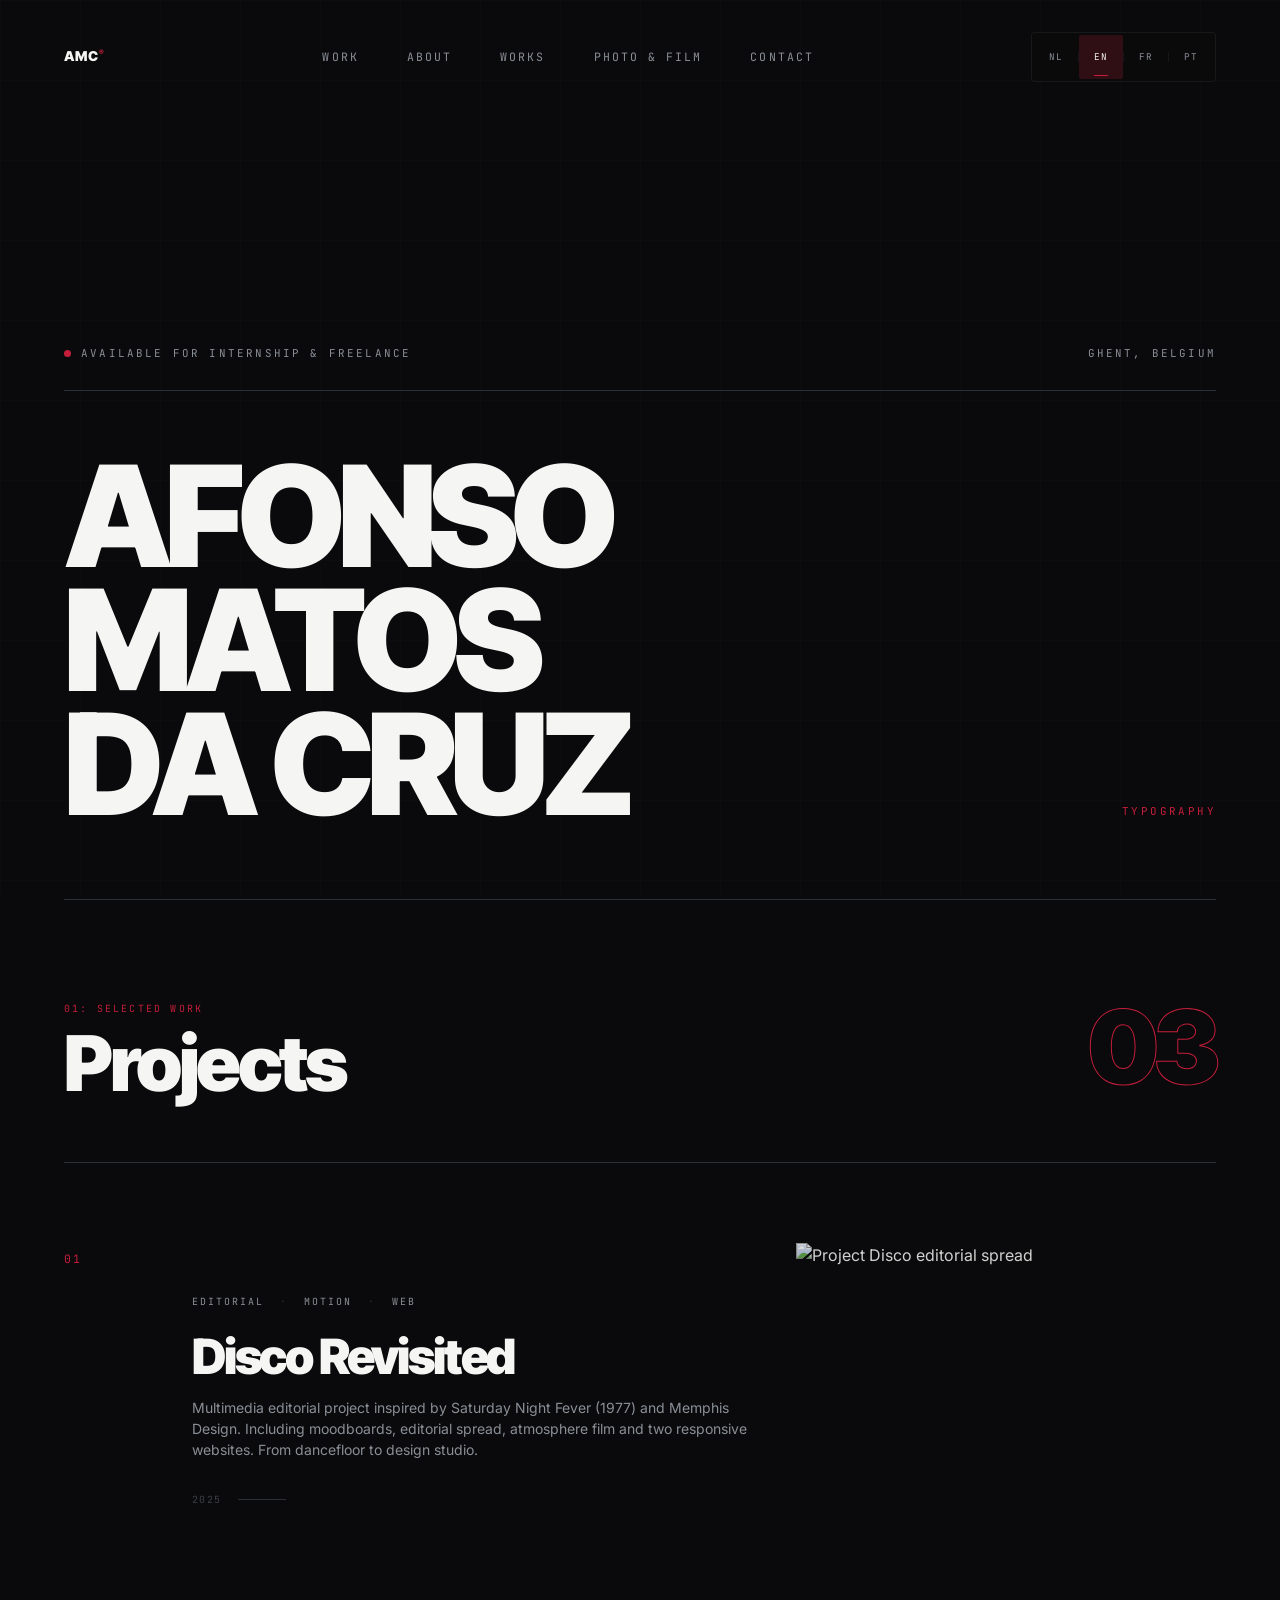
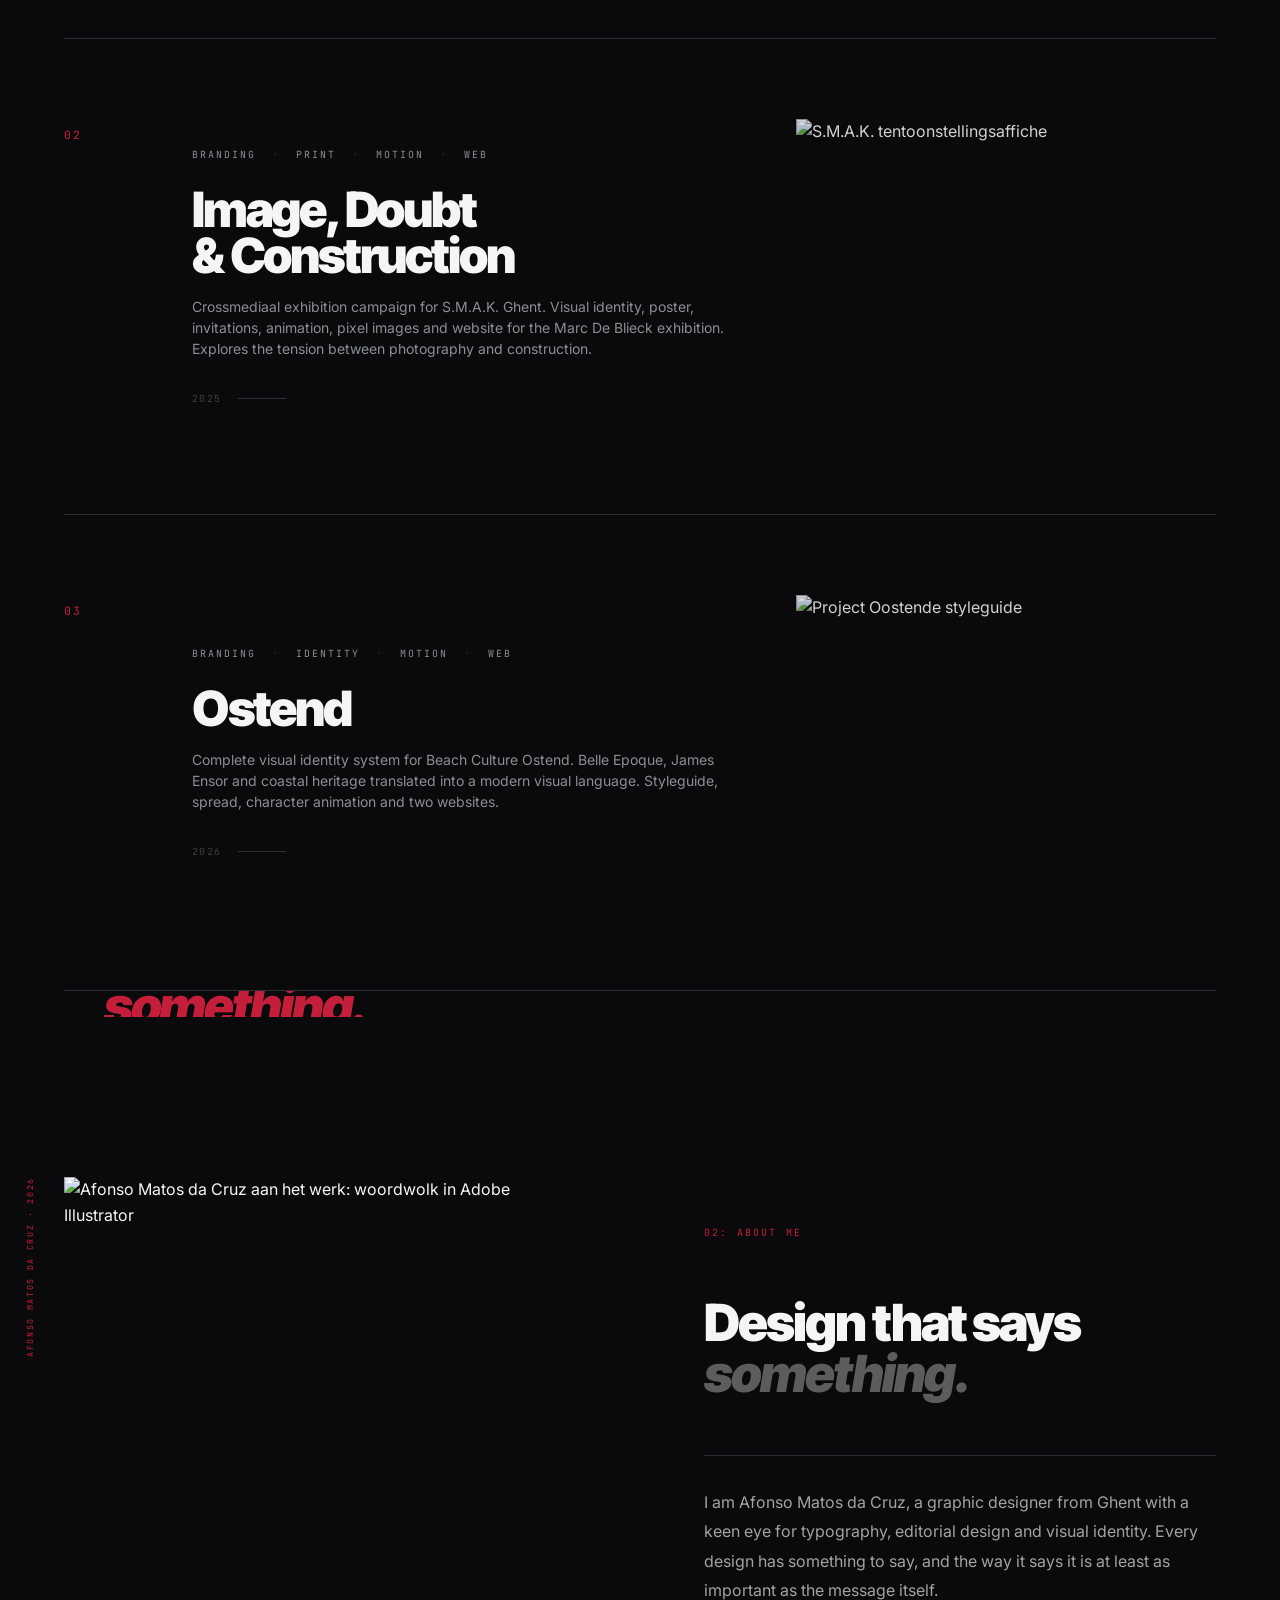
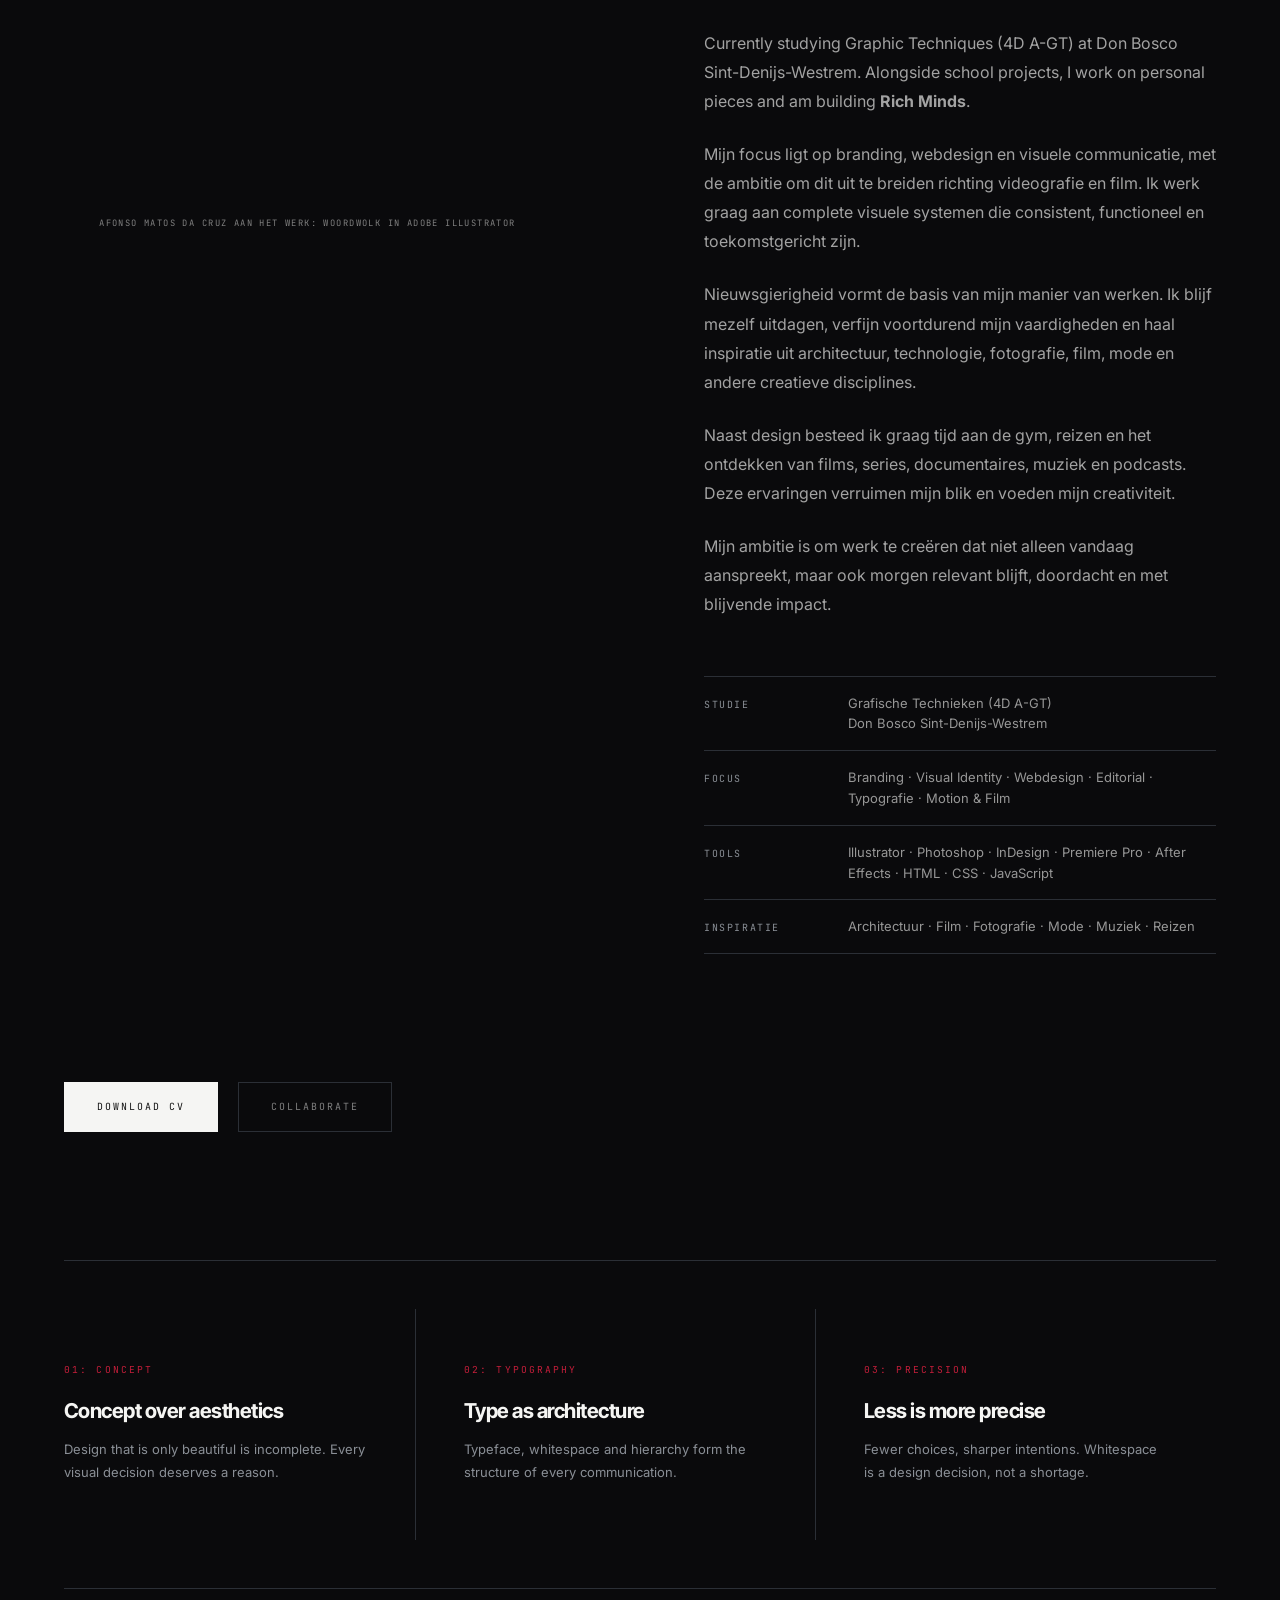
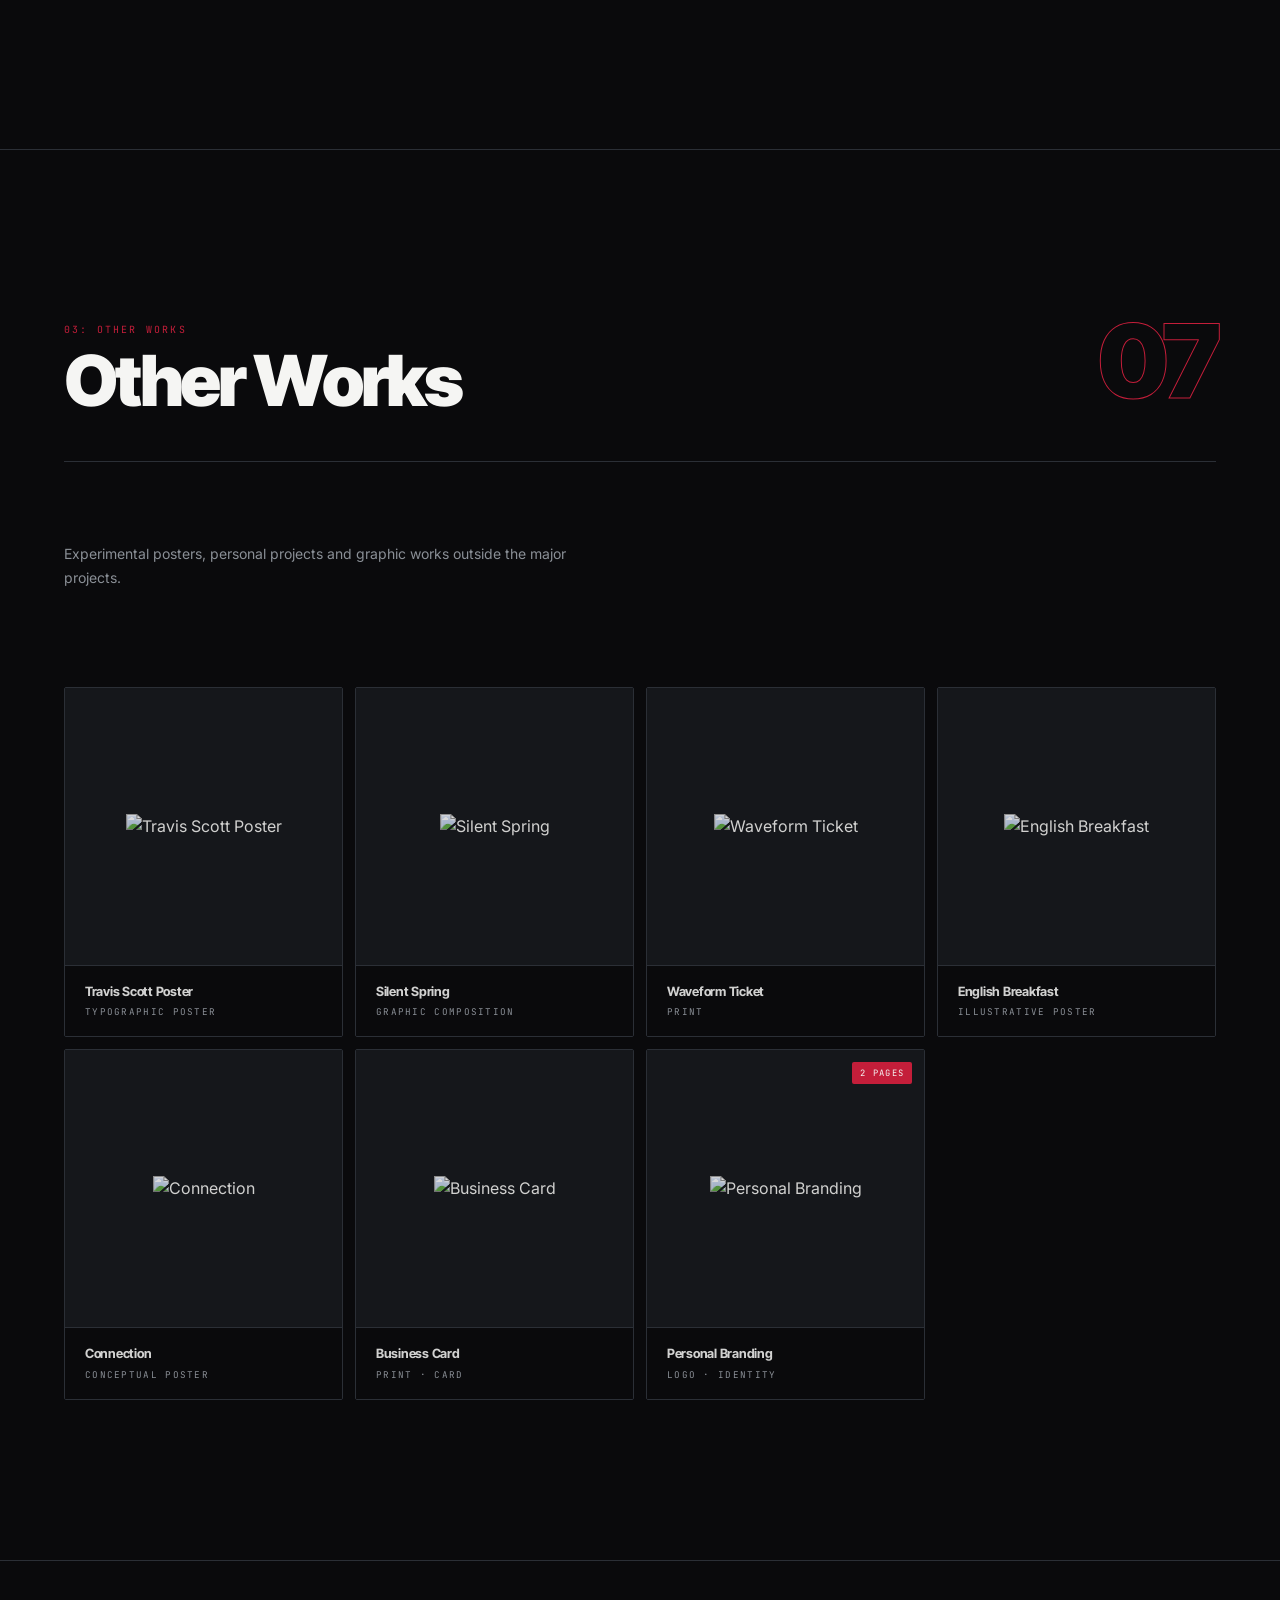
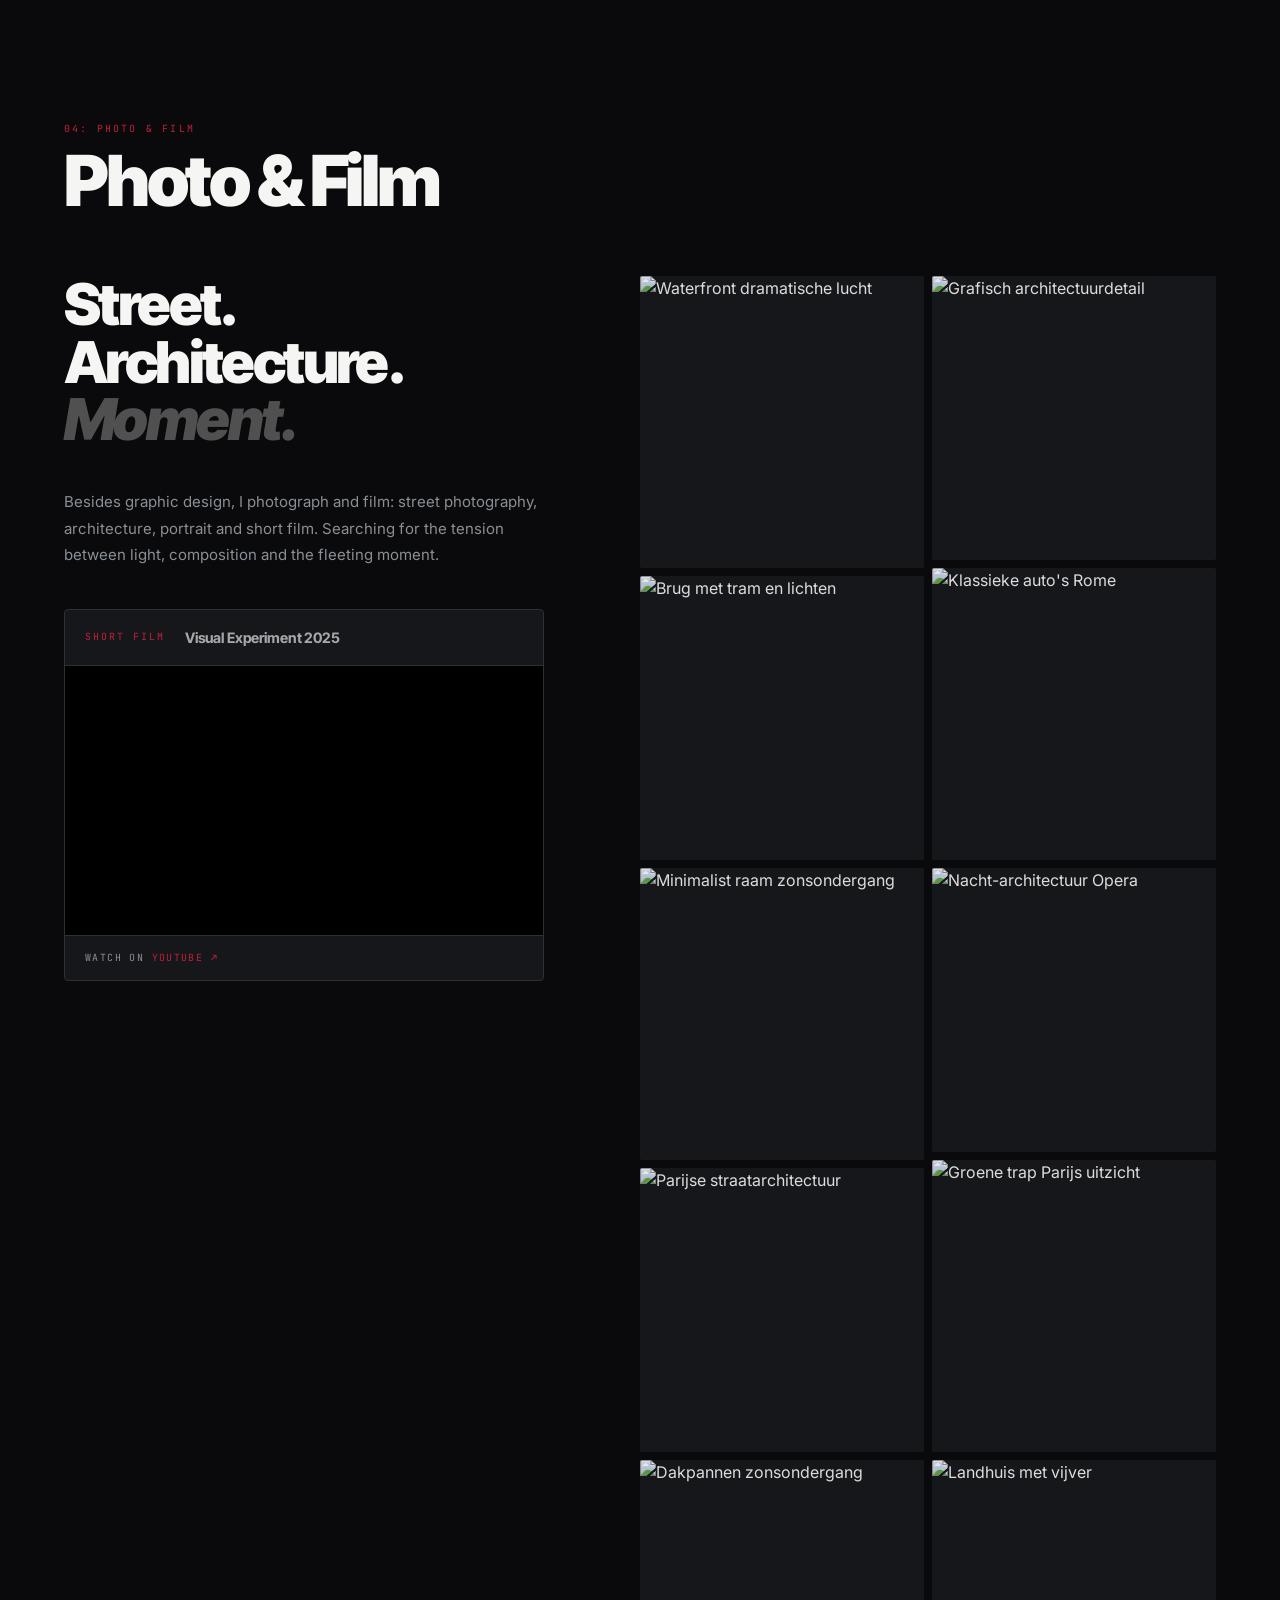
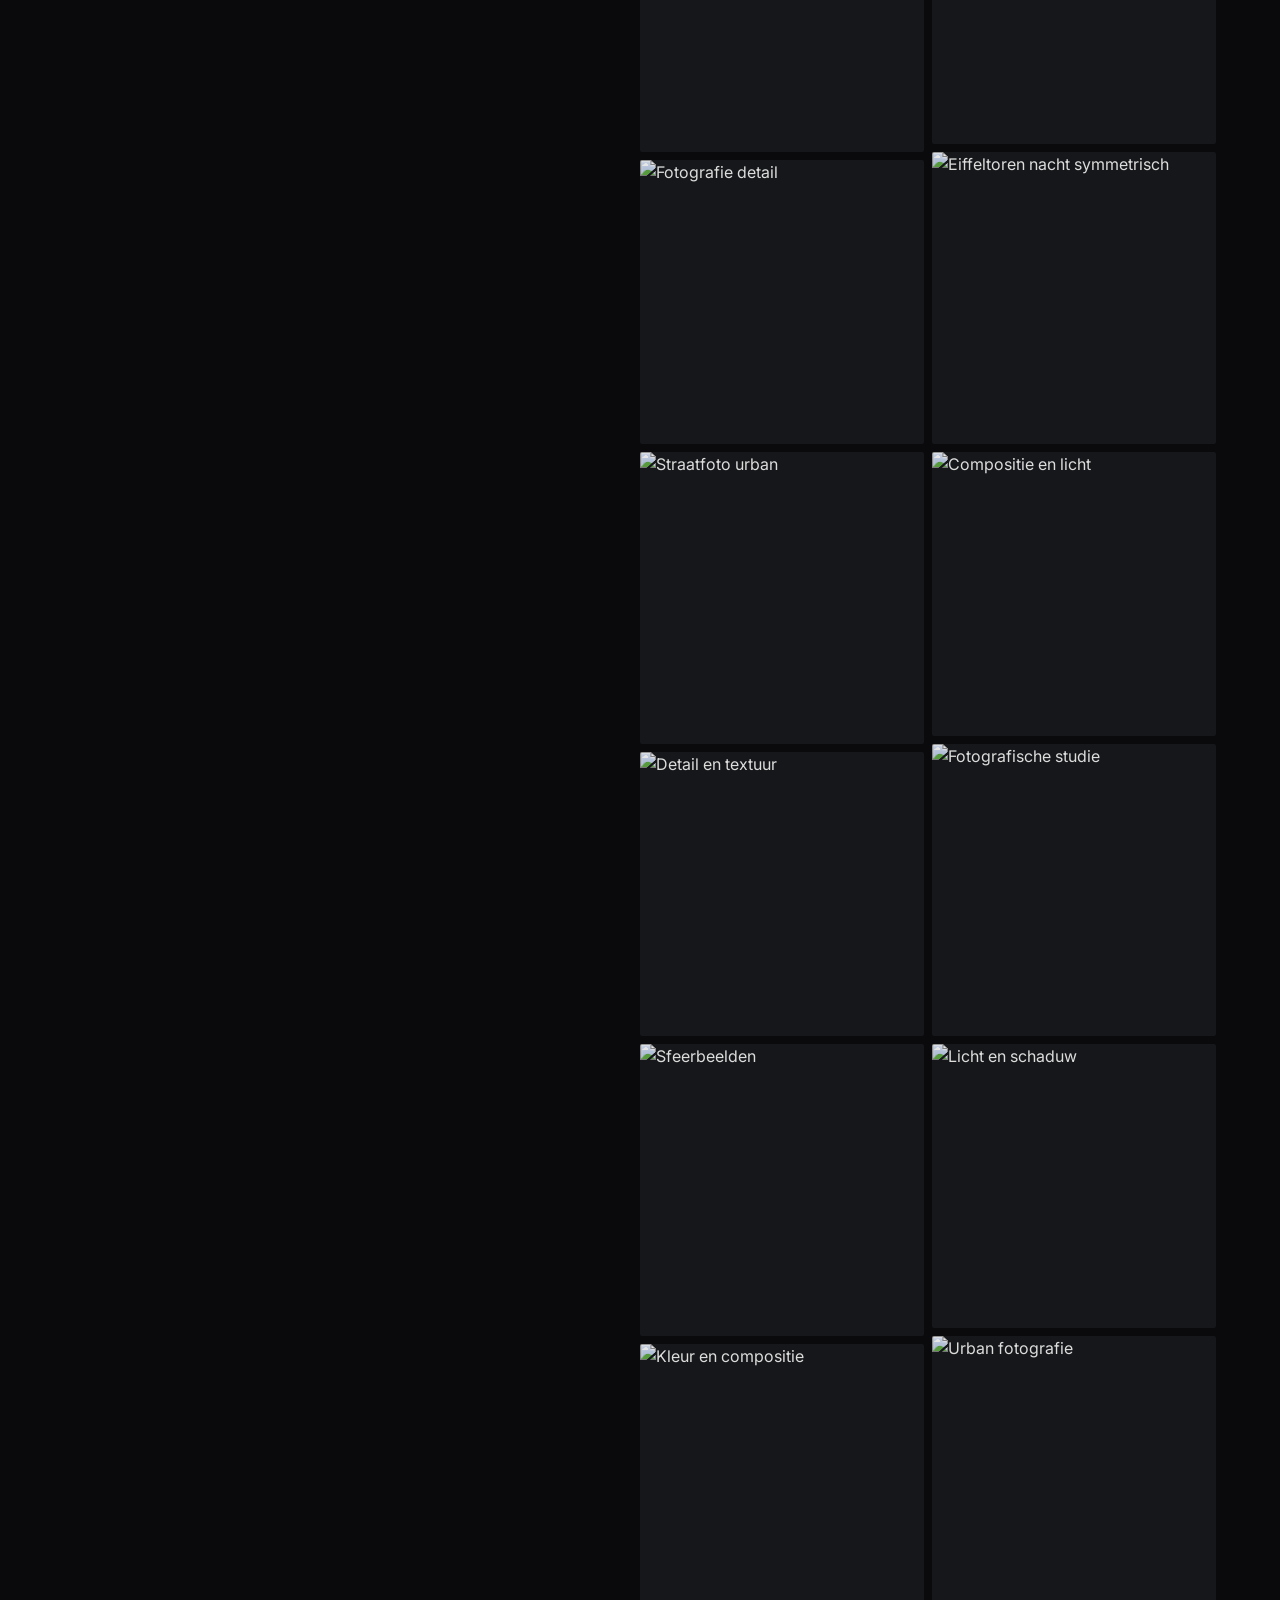
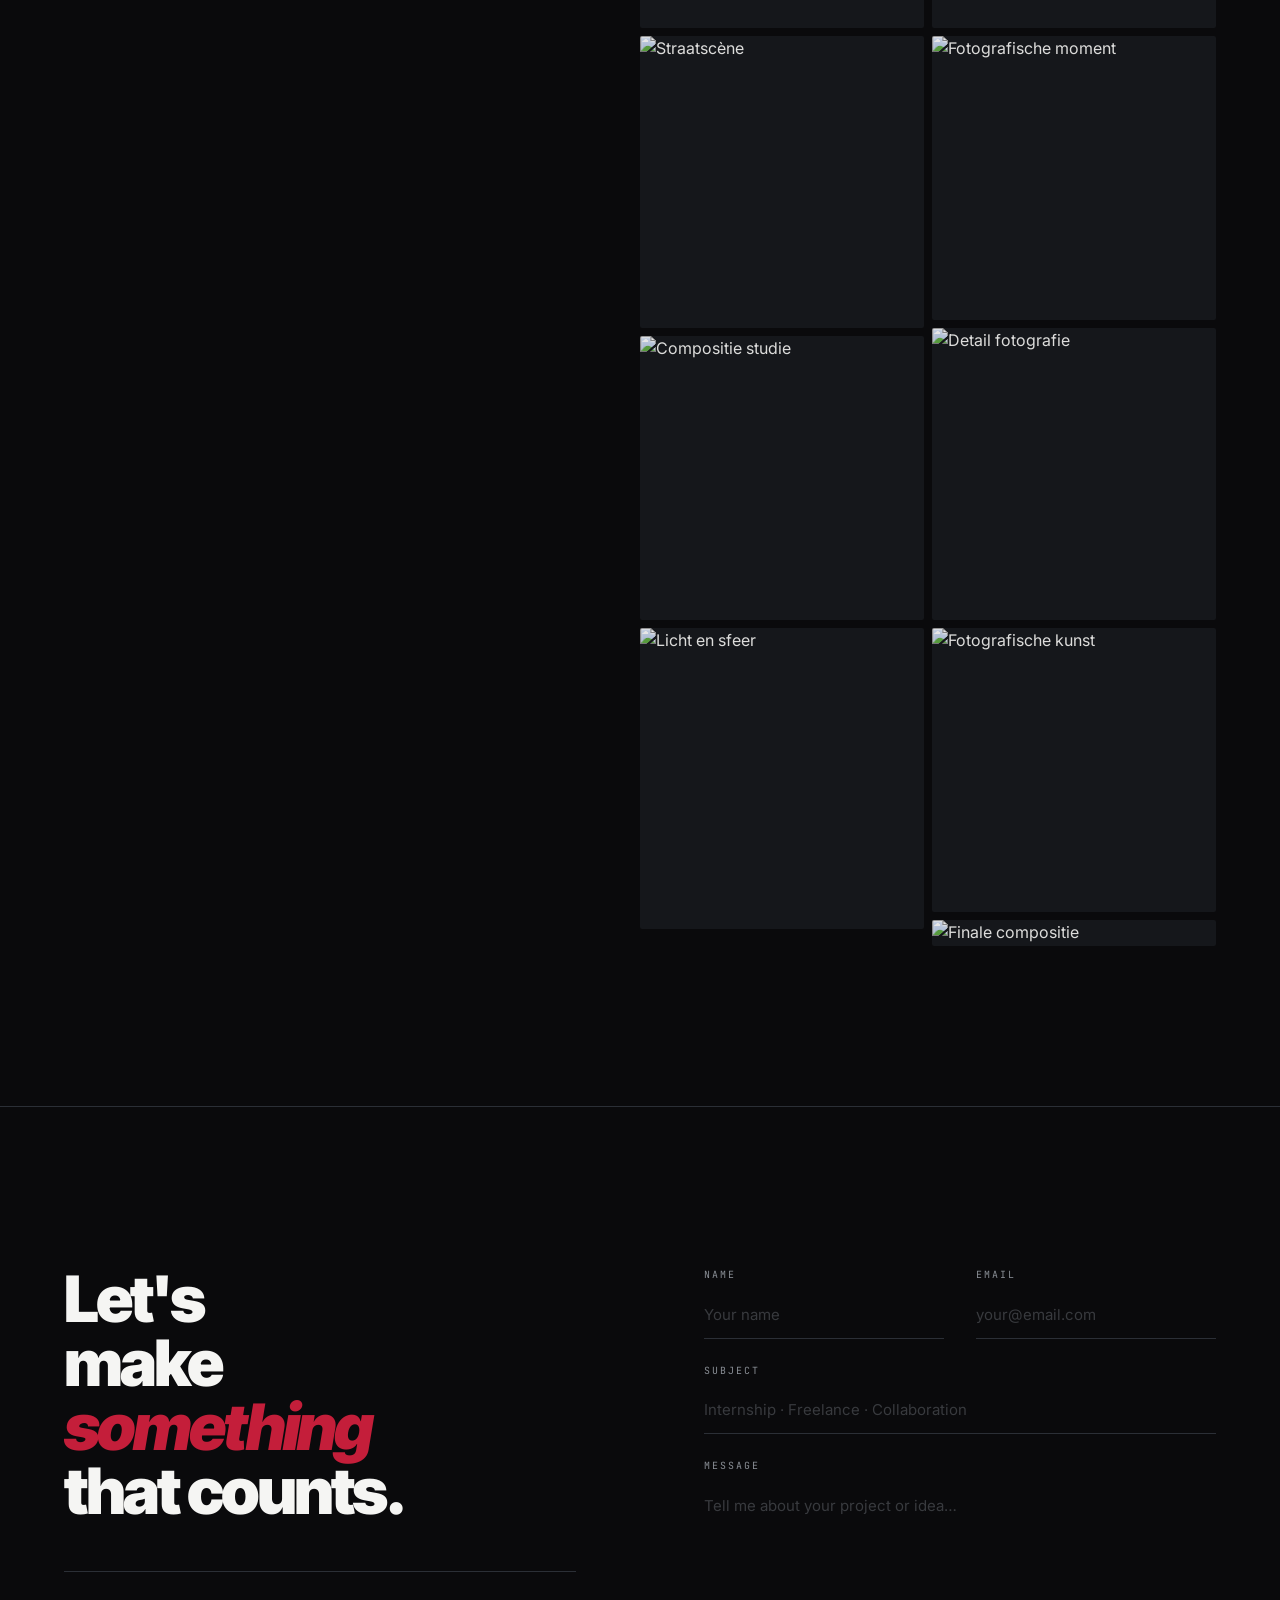
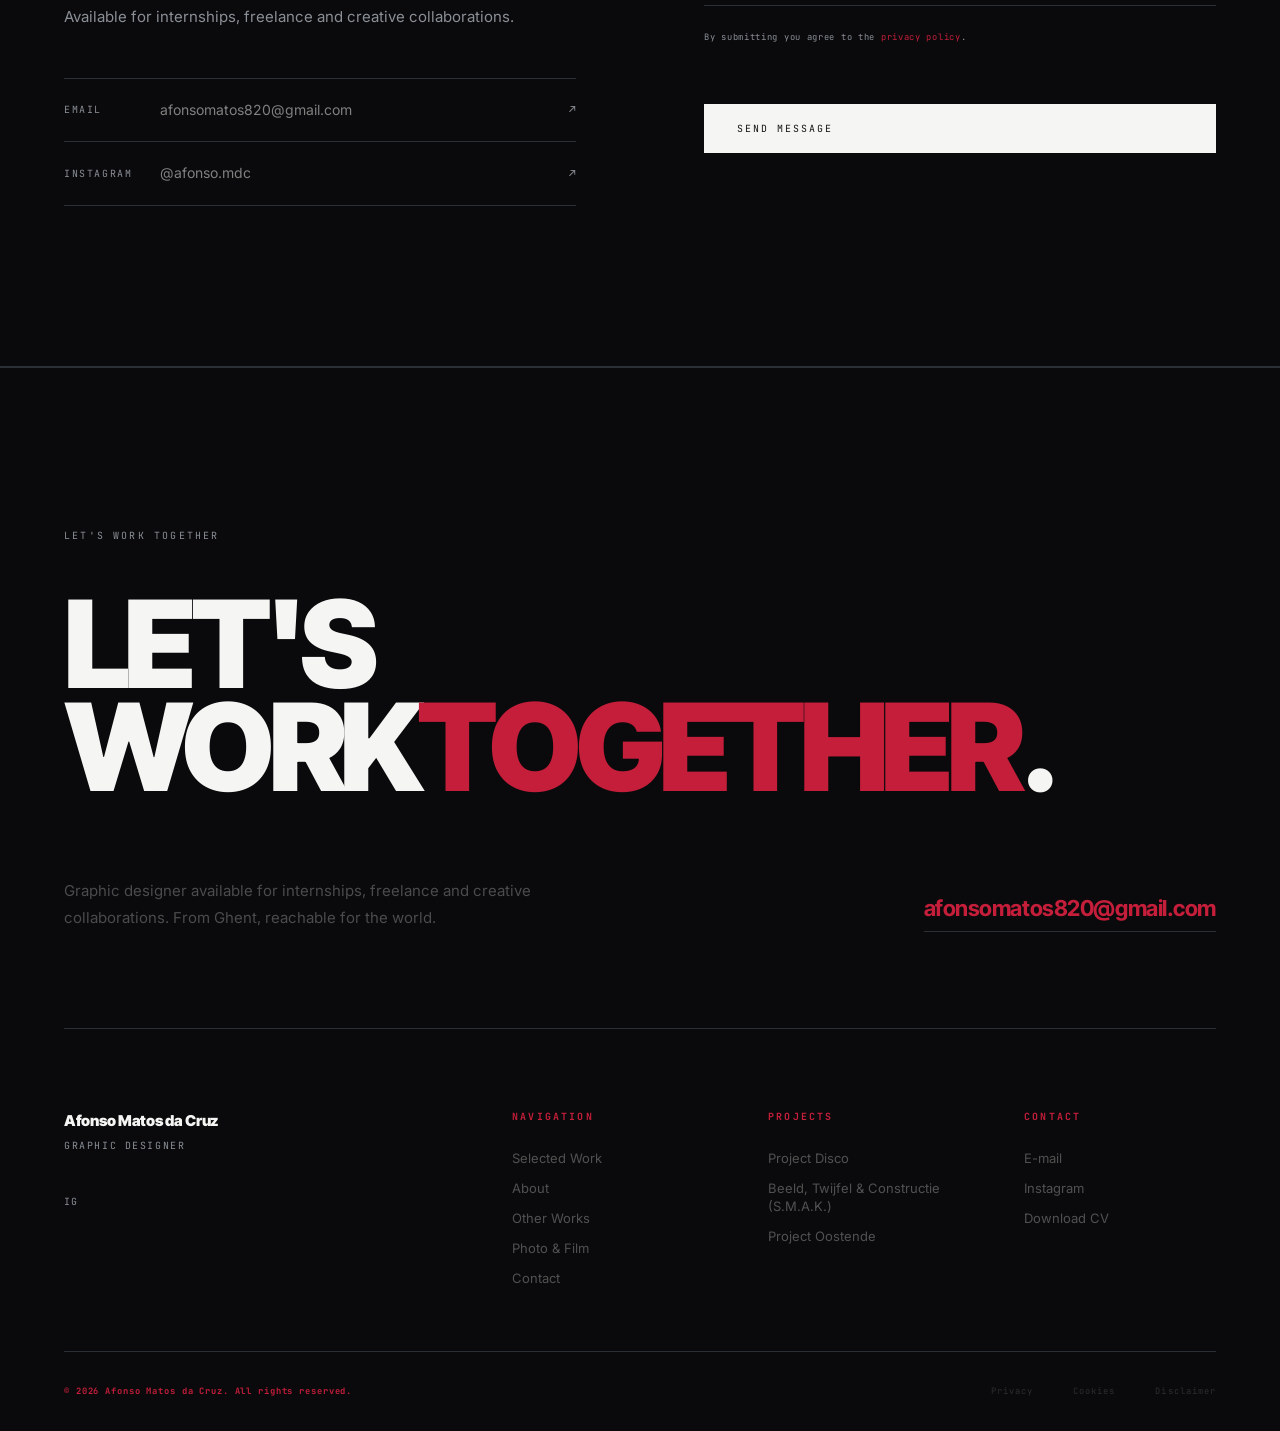
==== commit 2262ff24: "Complete implementation of all changes" ====
--- a/index.html
+++ b/index.html
@@ -5,8 +5,8 @@
   <meta name="viewport" content="width=device-width, initial-scale=1.0">
 
   <!-- Primary Meta -->
-  <title data-i18n="meta.title">Afonso Matos da Cruz — Grafisch Ontwerper · Gent</title>
-  <meta name="description" content="Afonso Matos da Cruz — grafisch ontwerper student. Gevestigd in Gent, België.">
+  <title data-i18n="meta.title">Afonso Matos da Cruz · Grafisch Ontwerper · Gent</title>
+  <meta name="description" content="Afonso Matos da Cruz, grafisch ontwerper student. Gevestigd in Gent, België.">
   <meta name="author" content="Afonso Matos da Cruz">
   <meta name="robots" content="index, follow">
   <meta name="theme-color" content="#0A0A0C">
@@ -16,7 +16,7 @@
   <meta property="og:type" content="website">
   <meta property="og:site_name" content="Afonso Matos da Cruz">
   <meta property="og:url" content="https://afonsomatosdacruz.vercel.app/">
-  <meta property="og:title" content="Afonso Matos da Cruz — Grafisch Ontwerper · Gent">
+  <meta property="og:title" content="Afonso Matos da Cruz · Grafisch Ontwerper · Gent">
   <meta property="og:description" content="Editorial design, typografie en branding vanuit Gent, België. Beschikbaar voor studentenjob en freelance.">
   <meta property="og:image" content="https://afonsomatosdacruz.vercel.app/assets/smak/poster.jpg">
   <meta property="og:image:width" content="1200">
@@ -25,7 +25,7 @@
 
   <!-- Twitter Card -->
   <meta name="twitter:card" content="summary_large_image">
-  <meta name="twitter:title" content="Afonso Matos da Cruz — Grafisch Ontwerper · Gent">
+  <meta name="twitter:title" content="Afonso Matos da Cruz · Grafisch Ontwerper · Gent">
   <meta name="twitter:description" content="Editorial design, typografie en branding vanuit Gent, België.">
   <meta name="twitter:image" content="https://afonsomatosdacruz.vercel.app/assets/smak/poster.jpg">
 
@@ -77,7 +77,7 @@
         "@type": "WebSite",
         "@id": "https://afonsomatosdacruz.vercel.app/#website",
         "url": "https://afonsomatosdacruz.vercel.app/",
-        "name": "Afonso Matos da Cruz — Portfolio",
+        "name": "Afonso Matos da Cruz · Portfolio",
         "author": { "@id": "https://afonsomatosdacruz.vercel.app/#person" },
         "inLanguage": ["nl","en","fr","pt"]
       }
@@ -184,7 +184,7 @@
 
       <div class="werk-header">
         <div class="werk-header-left">
-          <span class="label label-accent fu" data-i18n="work.label">01 — Geselecteerd projecten</span>
+          <span class="label label-accent fu" data-i18n="work.label">01: Geselecteerd projecten</span>
           <h2 id="werk-title" class="werk-title fu" style="--delay:.07s" data-i18n="work.title">Projecten</h2>
         </div>
         <span class="werk-count fu" style="--delay:.12s" aria-hidden="true" data-i18n="work.count">03</span>
@@ -194,10 +194,10 @@
 
     </section>
 
-    <!-- Full-bleed interstitial -->
-    <div class="interstitial" role="img" aria-label="S.M.A.K. — editorial compositie">
-      <img src="assets/algemeen/mock-up poster.jpg"
-           alt="S.M.A.K. — Beeld, Twijfel &amp; Constructie — affiche in context"
+    <!-- Elegant interstitial with project imagery -->
+    <div class="interstitial" role="img" aria-label="S.M.A.K. editorial compositie">
+      <img src="assets/smak/poster.jpg"
+           alt="S.M.A.K. Beeld, Twijfel &amp; Constructie affiche"
            loading="lazy" decoding="async">
       <div class="interstitial-overlay" aria-hidden="true">
         <p class="interstitial-statement" data-i18n="interstitial.statement">
@@ -212,19 +212,19 @@
       <div class="about-editorial">
 
         <div class="about-left fu" style="--delay:.04s">
-          <span class="about-side-label" aria-hidden="true">Afonso Matos da Cruz — 2026</span>
+          <span class="about-side-label" aria-hidden="true">Afonso Matos da Cruz · 2026</span>
           <div class="about-photo-wrap">
             <img src="assets/misc/woordwolk.jpg"
-                 alt="Afonso Matos da Cruz aan het werk — woordwolk in Adobe Illustrator"
+                 alt="Afonso Matos da Cruz aan het werk: woordwolk in Adobe Illustrator"
                  loading="lazy" decoding="async">
-            <div class="about-photo-caption">Afonso Matos da Cruz aan het werk — woordwolk in Adobe Illustrator</div>
+            <div class="about-photo-caption">Afonso Matos da Cruz aan het werk: woordwolk in Adobe Illustrator</div>
           </div>
         </div>
 
         <div class="about-right">
   
   <span class="about-eyebrow fu" data-i18n="about.label">
-    02 — Over mij
+    02: Over mij
   </span>
 
   <h2 id="over-title" class="about-manifesto fu" style="--delay:.08s" data-i18n="about.manifesto">
@@ -299,17 +299,17 @@
 
       <div class="about-pillars" role="list" data-i18n-aria="about.pillars.title" aria-label="Design filosofie">
         <div class="pillar fu" style="--delay:.05s" role="listitem">
-          <span class="pillar-num" data-i18n="about.pillar1.num">01 — Concept</span>
+          <span class="pillar-num" data-i18n="about.pillar1.num">01: Concept</span>
           <div class="pillar-title" data-i18n="about.pillar1.title">Concept boven esthetiek</div>
           <p class="pillar-text" data-i18n="about.pillar1.text">Design dat alleen mooi is, is incompleet. Elk visueel besluit verdient een reden.</p>
         </div>
         <div class="pillar fu" style="--delay:.1s" role="listitem">
-          <span class="pillar-num" data-i18n="about.pillar2.num">02 — Typografie</span>
+          <span class="pillar-num" data-i18n="about.pillar2.num">02: Typografie</span>
           <div class="pillar-title" data-i18n="about.pillar2.title">Type als architectuur</div>
           <p class="pillar-text" data-i18n="about.pillar2.text">Lettertype, witruimte en hiërarchie vormen de structuur van elke communicatie.</p>
         </div>
         <div class="pillar fu" style="--delay:.15s" role="listitem">
-          <span class="pillar-num" data-i18n="about.pillar3.num">03 — Precisie</span>
+          <span class="pillar-num" data-i18n="about.pillar3.num">03: Precisie</span>
           <div class="pillar-title" data-i18n="about.pillar3.title">Minder is preciezer</div>
           <p class="pillar-text" data-i18n="about.pillar3.text">Minder keuzes, scherpere intenties. Witruimte is een designbeslissing, geen tekort.</p>
         </div>
@@ -322,7 +322,7 @@
 
       <div class="archief-header">
         <div class="archief-header-left">
-          <span class="label label-accent fu" data-i18n="archive.label">03 — Losse werken</span>
+          <span class="label label-accent fu" data-i18n="archive.label">03: Losse werken</span>
           <h2 id="archief-title" class="sec-title fu" style="--delay:.08s" data-i18n="archive.title">Overige Werken</h2>
         </div>
         <span class="sec-ghost fu" style="--delay:.12s" aria-hidden="true" data-i18n="archive.count">07</span>
@@ -340,20 +340,20 @@
     <section id="beeld" aria-labelledby="beeld-title">
 
       <div class="foto-header">
-        <span class="label label-accent fu" data-i18n="visuals.label">04 — Foto &amp; Film</span>
+        <span class="label label-accent fu" data-i18n="visuals.label">04: Foto &amp; Film</span>
         <h2 id="beeld-title" class="sec-title fu" style="--delay:.07s" data-i18n="visuals.title">Vorm en vluchtigheid</h2>
       </div>
 
       <div class="foto-layout">
         <div class="foto-intro">
           <h3 class="foto-heading fu" style="--delay:.05s" data-i18n="visuals.heading">
-            Straat.<br>Architectuur.<br><stron class="crimson-text">Het moment.</stron>
+            Straat.<br>Architectuur.<br><stron class="highlight-text">Het moment.</stron>
           </h3>
           <p class="foto-text fu" style="--delay:.1s" data-i18n="visuals.text">
             Mijn passie voor visuele communicatie zet ik naast grafisch ontwerp ook in via fotografie en film. In mijn werk zoek ik bewust naar de spanning tussen licht, compositie en het ongrijpbare, vluchtige moment. Elk shot is een poging om een alledaagse scène of omgeving te vertalen naar een krachtig, sprekend beeld.
           </p>
 
-          <!-- Kortfilm — YouTube embed -->
+          <!-- Kortfilm: YouTube embed -->
           <!-- ⚠️ VERVANG de YouTube video ID hieronder met jouw eigen kortfilm link -->
           <div class="film-section fu" style="--delay:.14s">
             <div class="film-section-header">
@@ -363,7 +363,7 @@
             <div class="film-iframe-wrap">
               <iframe
                 src="https://www.youtube-nocookie.com/embed/1lDdIhFydRo?rel=0&modestbranding=1"
-                title="Kortfilm — Visueel Experiment 6"
+                title="Kortfilm: Visueel Experiment 6"
                 frameborder="0"
                 allow="accelerometer; autoplay; clipboard-write; encrypted-media; gyroscope; picture-in-picture; web-share"
                 allowfullscreen
@@ -465,7 +465,7 @@
         <p class="footer-blurb" data-i18n="footer.blurb">
           Grafisch ontwerper beschikbaar voor studentenjob, freelance en creatieve samenwerkingen. Vanuit Gent, bereikbaar voor de wereld.
         </p>
-        <a href="mailto:afonso.matosdecruz@student.grafischetechnieken.be" class="footer-email-link crimson-text">
+        <a href="mailto:afonso.matosdecruz@student.grafischetechnieken.be" class="footer-email-link highlight-text">
           afonsomatos820@gmail.com
         </a>
       </div>
@@ -480,7 +480,7 @@
         </nav>
       </div>
       <div>
-        <span class="footer-col-title crimson-text" data-i18n="footer.nav">Navigatie</span>
+        <span class="footer-col-title highlight-text" data-i18n="footer.nav">Navigatie</span>
         <nav class="footer-col-links">
           <a href="#werk" data-i18n="footer.nav.work">Geselecteerd Werk</a>
           <a href="#over" data-i18n="footer.nav.about">Over</a>
@@ -490,7 +490,7 @@
         </nav>
       </div>
       <div>
-        <span class="footer-col-title crimson-text" data-i18n="footer.projects">Projecten</span>
+        <span class="footer-col-title highlight-text" data-i18n="footer.projects">Projecten</span>
         <nav class="footer-col-links">
           <a href="project/disco.html">Project Disco</a>
           <a href="project/smak.html">Beeld, Twijfel &amp; Constructie (S.M.A.K.)</a>
@@ -498,7 +498,7 @@
         </nav>
       </div>
       <div>
-        <span class="footer-col-title crimson-text" data-i18n="footer.contact">Contact</span>
+        <span class="footer-col-title highlight-text" data-i18n="footer.contact">Contact</span>
         <div class="footer-col-links">
           <a href="mailto:afonsomatos820@gmail.com">E-mail</a>
           <a href="https://www.instagram.com/afonso.mdc/" target="_blank" rel="noopener">Instagram</a>
@@ -508,7 +508,7 @@
     </div>
 
     <div class="footer-base">
-      <span class="footer-copy crimson-text">© <span data-year></span> <span data-i18n="footer.copy">Afonso Matos da Cruz. Alle rechten voorbehouden.</span></span>
+      <span class="footer-copy highlight-text">© <span data-year></span> <span data-i18n="footer.copy">Afonso Matos da Cruz. Alle rechten voorbehouden.</span></span>
       <nav class="footer-legal" aria-label="Juridisch">
         <a href="privacy.html" data-i18n="footer.legal.privacy">Privacy</a>
         <a href="cookies.html" data-i18n="footer.legal.cookies">Cookies</a>
--- a/css/style.css
+++ b/css/style.css
@@ -1,5 +1,5 @@
 /* ================================================================
-   Afonso Matos da Cruz — Portfolio
+   Afonso Matos da Cruz · Portfolio
    Art Direction: Swiss Editorial / Architectural Minimalism
    ================================================================ */
 
@@ -36,7 +36,7 @@
    ACCESSIBILITY
    ================================================================ */
 
-/* Skip navigation link — WCAG 2.4.1 */
+/* Skip navigation link: WCAG 2.4.1 */
 .skip-link {
   position: absolute;
   top: -100%;
@@ -54,7 +54,7 @@
 }
 .skip-link:focus { top: 1rem; outline: 2px solid #fff; outline-offset: 2px; }
 
-/* Global focus style — visible keyboard navigation */
+/* Global focus style: visible keyboard navigation */
 :focus-visible {
   outline: 2px solid #C41E3A;
   outline-offset: 3px;
@@ -488,7 +488,7 @@
   color: var(--slate);
 }
 
-/* Name block — full-width typographic statement */
+/* Name block: full-width typographic statement */
 .hero-name-block {
   position: relative;
   width: var(--wrap);
@@ -601,11 +601,11 @@
   transform: translateY(0);
 }
 
-/* Hero year stamp — removed (was causing display issues) */
+/* Hero year stamp: removed (was causing display issues) */
 .hero-year-stamp { display: none; }
 
 /* ================================================================
-   SELECTED WORK — EXHIBITION LAYOUT
+   SELECTED WORK: EXHIBITION LAYOUT
    ================================================================ */
 #werk { padding: 0; }
 
@@ -764,14 +764,20 @@
 .interstitial {
   overflow: hidden;
   position: relative;
-}
-
-/* Image spans full width maintaining natural aspect ratio */
+  max-width: var(--wrap);
+  margin: 0 auto;
+  padding: 0 1.5rem;
+}
+
+/* Elegant contained image with refined aspect ratio */
 .interstitial img {
   width: 100%;
   height: auto;
+  max-height: 60vh;
+  object-fit: cover;
   display: block;
-  filter: grayscale(15%) brightness(0.7);
+  filter: grayscale(12%) brightness(0.75);
+  border-radius: 0.125rem;
 }
 
 .interstitial-overlay {
@@ -779,19 +785,19 @@
   inset: 0;
   background: linear-gradient(
     to right,
-    rgba(10, 10, 12, 0.72) 0%,
-    rgba(10, 10, 12, 0.2) 55%,
+    rgba(10, 10, 12, 0.65) 0%,
+    rgba(10, 10, 12, 0.15) 50%,
     transparent 100%
   );
   display: flex;
   align-items: flex-end;
-  padding: 4rem;
+  padding: 2.5rem;
 }
 
 .interstitial-statement {
   font-family: var(--disp);
   font-weight: 900;
-  font-size: clamp(2rem, 5.5vw, 5.5rem);
+  font-size: clamp(1.5rem, 4vw, 4rem);
   letter-spacing: -0.045em;
   line-height: 1;
   color: var(--white);
@@ -799,12 +805,34 @@
 }
 
 .interstitial-statement em {
-  color: rgba(245, 245, 243, 0.28);
+  color: var(--crimson);
   font-style: italic;
 }
 
+/* Responsive adjustments for interstitial */
+@media (max-width: 768px) {
+  .interstitial {
+    padding: 0 1rem;
+  }
+  .interstitial img {
+    max-height: 50vh;
+  }
+  .interstitial-overlay {
+    padding: 1.5rem;
+  }
+}
+
+@media (max-width: 480px) {
+  .interstitial img {
+    max-height: 40vh;
+  }
+  .interstitial-overlay {
+    padding: 1rem;
+  }
+}
+
 /* ================================================================
-   ABOUT — EDITORIAL LAYOUT
+   ABOUT: EDITORIAL LAYOUT
    ================================================================ */
 #over { padding: 10rem 0; border-bottom: var(--line); }
 
@@ -1086,7 +1114,7 @@
 }
 
 /* ================================================================
-   ARCHIVE — UNIFORM GRID
+   ARCHIVE: UNIFORM GRID
    ================================================================ */
 #archief { padding: 10rem 0; border-bottom: var(--line); }
 
@@ -1180,7 +1208,7 @@
   transform: scale(1.08);
 }
 
-/* Archive info overlay — clean hover state */
+/* Archive info overlay: clean hover state */
 .archive-info-overlay {
   position: absolute;
   inset: 0;
@@ -1228,7 +1256,7 @@
   text-align: center;
 }
 
-/* Multi-page works: page toggle overlay — prev/next at sides, ABOVE info overlay */
+/* Multi-page works: page toggle overlay: prev/next at sides, ABOVE info overlay */
 .archive-pages {
   position: absolute;
   inset: 0;
@@ -1333,7 +1361,7 @@
 }
 .archive-item:hover .archive-zoom-hint { opacity: 1; }
 
-/* Archive item border glow on hover — see main .archive-item selector above */
+/* Archive item border glow on hover: see main .archive-item selector above */
 
 /* ================================================================
    BEELD & BEWEGING (Photo & Film)
@@ -1372,7 +1400,7 @@
   margin-bottom: 1.5rem;
 }
 
-/* Film section — YouTube embed */
+/* Film section: YouTube embed */
 .film-section {
   margin-top: 2.5rem;
   border: var(--line);
@@ -1426,7 +1454,7 @@
 }
 .film-note a { color: var(--crimson); }
 
-/* Photo mosaic — clean grid with consistent sizing */
+/* Photo mosaic: clean grid with consistent sizing */
 .photo-mosaic {
   display: grid;
   grid-template-columns: repeat(2, 1fr);
@@ -2397,8 +2425,8 @@
   .hero-bottom-bar { opacity: 1; }
 }
 
-/* Crimson text highlight utility class */
-.crimson-text {
+/* Highlight text utility class */
+.highlight-text {
   color: var(--crimson);
   font-weight: 700;
 }
